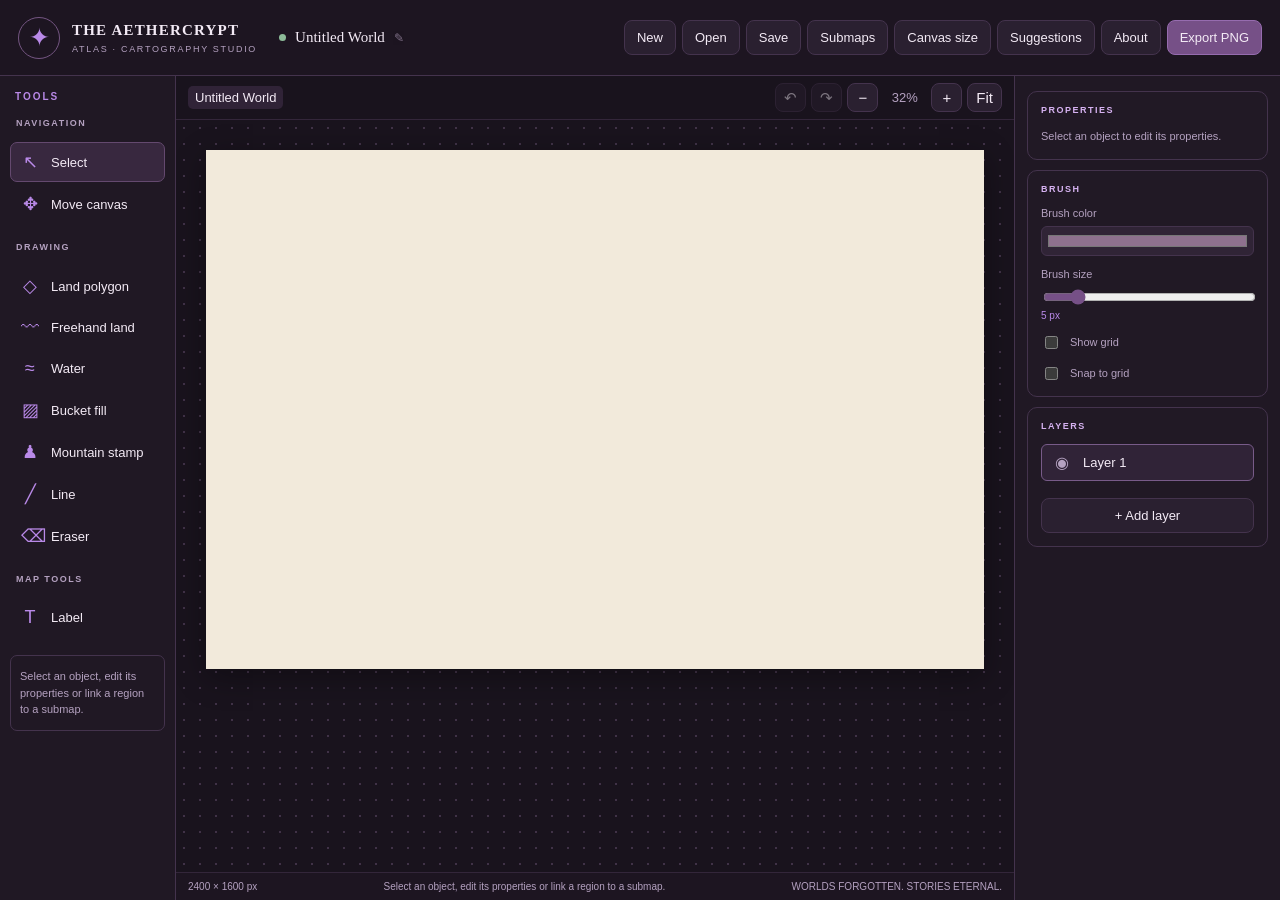
==== index.html @ f3d181b8 "Add files via upload" ====
<!DOCTYPE html>
<html lang="en">
<head>
  <link rel="icon" type="image/svg+xml" href="favicon.svg">
  <meta charset="UTF-8">
  <meta name="viewport" content="width=device-width, initial-scale=1">
  <meta name="theme-color" content="#17111b">
  <title>The Aethercrypt: Atlas</title>
  <link rel="stylesheet" href="styles.css">
</head>
<body>
<div class="app-shell">
  <header class="topbar">
    <a class="brand" href="#">
      <span class="brand-mark">✦</span>
      <span class="brand-copy">
        <strong>THE AETHERCRYPT</strong>
        <small>ATLAS · CARTOGRAPHY STUDIO</small>
      </span>
    </a>

    <button class="project-name" id="renameProjectBtn" type="button" title="Click to rename this map">
      <span class="status-dot"></span>
      <span id="projectName">Untitled World</span>
      <span class="rename-hint">✎</span>
    </button>

    <nav class="top-actions">
      <button class="btn" id="newBtn">New</button>
      <button class="btn" id="openBtn">Open</button>
      <button class="btn" id="saveBtn">Save</button>
      <button class="btn" id="submapsBtn">Submaps</button>
      <button class="btn" id="resizeBtn">Canvas size</button>
      <button class="btn" id="suggestionsBtn">Suggestions</button>
      <button class="btn" id="aboutBtn">About</button>
      <button class="btn btn-primary" id="exportBtn">Export PNG</button>
      <input id="fileInput" type="file" accept=".json,application/json" hidden>
    </nav>
  </header>

  <main class="main-layout">
    <aside class="tool-sidebar">
      <div class="sidebar-heading">TOOLS</div>

      <div class="tool-group">
        <div class="group-label">NAVIGATION</div>
        <button class="tool-btn active" data-tool="select"><span class="tool-icon">↖</span>Select</button>
        <button class="tool-btn" data-tool="pan"><span class="tool-icon">✥</span>Move canvas</button>
      </div>

      <div class="tool-group">
        <div class="group-label">DRAWING</div>
        <button class="tool-btn" data-tool="land"><span class="tool-icon">◇</span>Land polygon</button>
        <button class="tool-btn" data-tool="freehand"><span class="tool-icon">〰</span>Freehand land</button>
        <button class="tool-btn" data-tool="water"><span class="tool-icon">≈</span>Water</button>
        <button class="tool-btn" data-tool="bucket"><span class="tool-icon">▨</span>Bucket fill</button>
        <button class="tool-btn" data-tool="mountain"><span class="tool-icon">♟</span>Mountain stamp</button>
        <button class="tool-btn" data-tool="line"><span class="tool-icon">╱</span>Line</button>
        <button class="tool-btn" data-tool="eraser"><span class="tool-icon">⌫</span>Eraser</button>
      </div>

      <div class="tool-group">
        <div class="group-label">MAP TOOLS</div>
        <button class="tool-btn" data-tool="label"><span class="tool-icon">T</span>Label</button>
      </div>

      <div class="tool-tip" id="toolTip">Select a tool to begin.</div>
    </aside>

    <section class="workspace">
      <div class="workspace-top">
        <div id="breadcrumbs" class="breadcrumbs"></div>
        <div class="view-controls">
          <button id="undoBtn" class="icon-btn" title="Undo (Ctrl+Z)">↶</button>
          <button id="redoBtn" class="icon-btn" title="Redo (Ctrl+Y)">↷</button>
          <button id="zoomOutBtn" class="icon-btn" title="Zoom out">−</button>
          <span id="zoomLabel">100%</span>
          <button id="zoomInBtn" class="icon-btn" title="Zoom in">+</button>
          <button id="fitBtn" class="icon-btn" title="Fit canvas">Fit</button>
        </div>
      </div>

      <div id="canvasViewport" class="canvas-viewport">
        <div id="canvasStage" class="canvas-stage">
          <svg id="mapCanvas" xmlns="http://www.w3.org/2000/svg"
               width="2400" height="1600" viewBox="0 0 2400 1600"
               aria-label="Blank map canvas">
            <defs>
              <pattern id="gridPattern" width="40" height="40"
                       patternUnits="userSpaceOnUse">
                <path d="M40 0H0V40" fill="none"
                      stroke="#b5a6b8" stroke-width=".8" opacity=".45"/>
              </pattern>
            </defs>
            <rect id="canvasBackground" width="2400" height="1600" fill="#f2eadb"/>
            <rect id="canvasGrid" width="2400" height="1600"
                  fill="url(#gridPattern)" visibility="hidden"
                  pointer-events="none"/>
            <g id="mapObjects"></g>
            <g id="interactionOverlay" pointer-events="none"></g>
          </svg>
        </div>
      </div>

      <footer class="workspace-footer">
        <span id="canvasInfo">2400 × 1600 px</span>
        <span id="toolHint">Select a tool to begin.</span>
        <span>WORLDS FORGOTTEN. STORIES ETERNAL.</span>
      </footer>
    </section>

    <aside class="properties-sidebar">
      <section class="panel">
        <div class="panel-title">PROPERTIES</div>
        <p id="selectionMessage">Select an object to edit its properties.</p>

        <div id="objectProperties" hidden>
          <label for="objectName">Object name</label>
          <input id="objectName" type="text" placeholder="Name">

          <label for="objectColor">Object color</label>
          <input id="objectColor" type="color" value="#a1b18a">

          <div id="textProperties" hidden>
            <label for="textSize">Text size</label>
            <input id="textSize" type="range" min="10" max="120" value="28">
            <div class="range-value"><span id="textSizeLabel">28</span> px</div>
            <label class="check-row">
              <input id="textCurved" type="checkbox">
              <span>Curved text</span>
            </label>
          </div>

          <button id="createRegionSubmapBtn" class="btn full-width" hidden>
            Create submap from region
          </button>
          <button id="openRegionSubmapBtn" class="btn full-width" hidden>
            Open linked submap
          </button>
          <button id="deleteObjectBtn" class="btn btn-danger full-width">
            Delete object
          </button>
        </div>
      </section>

      <section class="panel">
        <div class="panel-title">BRUSH</div>
        <label for="brushColor">Brush color</label>
        <input id="brushColor" type="color" value="#8e718e">

        <label for="brushSize">Brush size</label>
        <input id="brushSize" type="range" min="1" max="30" value="5">
        <div class="range-value"><span id="brushSizeLabel">5</span> px</div>

        <label class="check-row">
          <input id="showGrid" type="checkbox">
          <span>Show grid</span>
        </label>
        <label class="check-row">
          <input id="snapGrid" type="checkbox">
          <span>Snap to grid</span>
        </label>
      </section>

      <section class="panel">
        <div class="panel-title">LAYERS</div>
        <div id="layerList" class="layer-list"></div>
        <button id="addLayerBtn" class="btn full-width">+ Add layer</button>
      </section>
    </aside>
  </main>
</div>

<div id="toast" class="toast" role="status" aria-live="polite"></div>

<dialog id="canvasSizeDialog" class="app-dialog">
  <form id="canvasSizeForm">
    <div class="dialog-heading">
      <div>
        <div class="eyebrow">WORKSPACE SETTINGS</div>
        <h2>Canvas dimensions</h2>
      </div>
      <button type="button" class="icon-btn" data-close="canvasSizeDialog">×</button>
    </div>
    <p>Resize the canvas without deleting your existing drawings.</p>
    <div class="form-grid">
      <div>
        <label for="canvasWidth">Width (px)</label>
        <input id="canvasWidth" type="number" min="200" max="12000" step="100" value="2400" required>
      </div>
      <div>
        <label for="canvasHeight">Height (px)</label>
        <input id="canvasHeight" type="number" min="200" max="12000" step="100" value="1600" required>
      </div>
    </div>
    <div class="dialog-actions">
      <button type="button" class="btn" data-close="canvasSizeDialog">Cancel</button>
      <button type="submit" class="btn btn-primary">Apply dimensions</button>
    </div>
  </form>
</dialog>

<dialog id="submapDialog" class="app-dialog">
  <div class="dialog-heading">
    <div>
      <div class="eyebrow">EXPLORE YOUR WORLD</div>
      <h2>Submap archive</h2>
    </div>
    <button type="button" class="icon-btn" data-close="submapDialog">×</button>
  </div>
  <p>Create independent maps for regions, kingdoms, cities, dungeons and more.</p>
  <form id="createSubmapForm" class="submap-create-form">
    <div>
      <label for="submapName">New submap name</label>
      <input id="submapName" maxlength="80" placeholder="Kingdom of Ashes" required>
    </div>
    <button class="btn btn-primary" type="submit">+ Create</button>
  </form>
  <div class="archive-heading">MAPS IN THIS PROJECT</div>
  <div id="submapList" class="submap-list"></div>
</dialog>

<dialog id="suggestionsDialog" class="app-dialog">
  <div class="dialog-heading">
    <div>
      <div class="eyebrow">HELP SHAPE THE ATLAS</div>
      <h2>Send a suggestion</h2>
    </div>
    <button type="button" class="icon-btn" data-close="suggestionsDialog">×</button>
  </div>
  <p>Have an idea, spotted a bug, or want a new cartography tool? Write it below.</p>
  <form id="suggestionForm">
    <label for="suggestionType">Category</label>
    <select id="suggestionType" class="form-control">
      <option>Feature idea</option>
      <option>Bug report</option>
      <option>Usability improvement</option>
      <option>Other</option>
    </select>
    <label for="suggestionText">Your suggestion</label>
    <textarea id="suggestionText" rows="5" maxlength="3000"
              placeholder="I would love to see..." required></textarea>
    <div class="dialog-actions">
      <button type="button" class="btn" data-close="suggestionsDialog">Cancel</button>
      <button type="submit" class="btn btn-primary">Prepare suggestion</button>
    </div>
  </form>
  <p class="suggestion-note">This prepares a message in your email app; it does not send anything automatically.</p>
</dialog>

<dialog id="aboutDialog" class="app-dialog about-dialog">
  <div class="dialog-heading">
    <div class="about-brand">
      <span class="brand-mark large">✦</span>
      <div>
        <div class="eyebrow">THE HIDDEN VAULT OF REALITIES</div>
        <h2>The Aethercrypt: Atlas</h2>
      </div>
    </div>
    <button type="button" class="icon-btn" data-close="aboutDialog">×</button>
  </div>
  <p class="about-tagline">Worlds forgotten. Stories eternal.</p>
  <p>A manual cartography studio for building worlds from a blank canvas. Draw continents by hand, design regions, organize maps into submaps, and export your creations.</p>
  <div class="about-features">
    <div><strong>01</strong><span>Draw your own geography</span></div>
    <div><strong>02</strong><span>Link submaps to regions</span></div>
    <div><strong>03</strong><span>Save and export your atlas</span></div>
  </div>
  <div class="about-version">ATLAS · EARLY DEVELOPMENT</div>
  <div class="dialog-actions">
    <button type="button" class="btn btn-primary" data-close="aboutDialog">Return to the Atlas</button>
  </div>
</dialog>

<script src="script.js"></script>
</body>
</html>
---- styles.css ----
:root {
  color-scheme: dark;
  --bg: #17111b;
  --panel: #201824;
  --border: #44334d;
  --text: #f3eaf5;
  --muted: #b4a1c0;
  --accent: #b989e8;
  --accent-dark: #765087;
}

* { box-sizing: border-box; }

html, body {
  width: 100%;
  height: 100%;
  min-height: 100%;
  margin: 0;
}

body {
  overflow: hidden;
  background: var(--bg);
  color: var(--text);
  font-family: Inter, "Segoe UI", sans-serif;
  font-size: 13px;
}

button, input { font: inherit; color: inherit; }
button { cursor: pointer; }
button:disabled { opacity: .45; cursor: not-allowed; }

button:focus-visible, input:focus-visible {
  outline: 2px solid var(--accent);
  outline-offset: 2px;
}

.app-shell {
  display: flex;
  flex-direction: column;
  width: 100%;
  height: 100dvh;
  min-height: 0;
}

.topbar {
  z-index: 5;
  display: flex;
  flex: 0 0 auto;
  align-items: center;
  flex-wrap: wrap;
  gap: 14px;
  min-height: 76px;
  padding: 12px 18px;
  background: #1d1521;
  border-bottom: 1px solid var(--border);
}

.brand {
  display: flex;
  flex: 0 0 auto;
  align-items: center;
  gap: 12px;
  color: inherit;
  text-decoration: none;
}

.brand-mark {
  display: grid;
  place-items: center;
  width: 42px;
  height: 42px;
  border: 1px solid #745582;
  border-radius: 50%;
  color: var(--accent);
  font-size: 25px;
}

.brand-mark.large {
  width: 54px;
  height: 54px;
  font-size: 31px;
}

.brand-copy {
  display: flex;
  flex-direction: column;
  gap: 5px;
  white-space: nowrap;
}

.brand-copy strong {
  font: bold 15px Georgia, serif;
  letter-spacing: 1.2px;
}

.brand-copy small {
  color: var(--muted);
  font-size: 9px;
  letter-spacing: 1.7px;
}

.project-name {
  display: flex;
  align-items: center;
  gap: 9px;
  min-width: 100px;
  max-width: 180px;
  overflow: hidden;
  text-overflow: ellipsis;
  white-space: nowrap;
  font: 15px Georgia, serif;
  border: 0;
  padding: 6px 8px;
  border-radius: 7px;
  background: transparent;
  color: var(--text);
  text-align: left;
  cursor: pointer;
}

.project-name:hover { background: #302337; }
.rename-hint { color: var(--muted); font: 12px sans-serif; opacity: .65; }
.status-dot { flex: 0 0 auto; width: 7px; height: 7px; border-radius: 50%; background: #8dbb99; }

.top-actions {
  display: flex;
  flex: 1 1 auto;
  justify-content: flex-end;
  align-items: center;
  flex-wrap: wrap;
  gap: 6px;
  min-width: 0;
}

.btn, .icon-btn {
  display: inline-flex;
  align-items: center;
  justify-content: center;
  min-height: 35px;
  padding: 8px 12px;
  border: 1px solid var(--border);
  border-radius: 8px;
  background: #2a2030;
  color: var(--text);
  transition: background .15s, border-color .15s;
}

.btn:hover, .icon-btn:hover {
  background: #392943;
  border-color: #785b89;
}

.btn-primary { background: var(--accent-dark); border-color: #966caf; }
.btn-primary:hover { background: #895fa4; }
.btn-danger { color: #ffdce2; border-color: #75404e; background: #43232d; }
.full-width { width: 100%; margin-top: 8px; }

.main-layout {
  display: grid;
  grid-template-columns: 176px minmax(0, 1fr) 266px;
  flex: 1 1 auto;
  min-width: 0;
  min-height: 0;
  overflow: hidden;
}

.tool-sidebar, .properties-sidebar {
  min-width: 0;
  min-height: 0;
  overflow-y: auto;
  padding: 15px 10px;
  background: var(--panel);
  scrollbar-color: #57435f #201824;
}

.tool-sidebar { border-right: 1px solid var(--border); }
.properties-sidebar { border-left: 1px solid var(--border); padding: 15px 12px; }

.sidebar-heading {
  padding: 0 5px 16px;
  color: var(--accent);
  font-size: 10px;
  font-weight: 700;
  letter-spacing: 2px;
}

.tool-group { margin-bottom: 18px; }

.group-label, .panel-title, .eyebrow, .archive-heading {
  margin: 0 0 9px;
  color: var(--muted);
  font-size: 9px;
  font-weight: 700;
  letter-spacing: 1.5px;
}

.group-label { padding: 0 6px 5px; }

.tool-btn {
  display: flex;
  align-items: center;
  gap: 12px;
  width: 100%;
  min-height: 39px;
  margin: 2px 0;
  padding: 8px 10px;
  border: 1px solid transparent;
  border-radius: 7px;
  background: transparent;
  text-align: left;
}

.tool-btn:hover { background: #302336; }
.tool-btn.active { border-color: #64496f; background: #38283f; }

.tool-icon {
  display: inline-grid;
  place-items: center;
  width: 18px;
  color: var(--accent);
  font-size: 18px;
}

.tool-tip {
  margin-top: 8px;
  padding: 12px 9px;
  border: 1px solid var(--border);
  border-radius: 7px;
  color: var(--muted);
  font-size: 11px;
  line-height: 1.5;
}

.workspace {
  display: flex;
  flex-direction: column;
  min-width: 0;
  min-height: 0;
  overflow: hidden;
  background: #19131d;
}

.workspace-top {
  display: flex;
  flex: 0 0 auto;
  align-items: center;
  justify-content: space-between;
  gap: 12px;
  min-height: 44px;
  padding: 5px 12px;
  border-bottom: 1px solid #33263a;
}

.breadcrumbs {
  display: flex;
  align-items: center;
  gap: 6px;
  min-width: 0;
  overflow-x: auto;
  color: var(--muted);
  white-space: nowrap;
}

.breadcrumb-btn {
  padding: 4px 7px;
  border: 0;
  border-radius: 5px;
  background: transparent;
  color: var(--muted);
}

.breadcrumb-btn:hover, .breadcrumb-btn.current {
  background: #302337;
  color: var(--text);
}

.breadcrumb-separator { color: #786582; }

.view-controls {
  display: flex;
  flex: 0 0 auto;
  align-items: center;
  gap: 5px;
}

.icon-btn {
  min-width: 31px;
  min-height: 29px;
  padding: 4px 8px;
  font-size: 15px;
}

#zoomLabel {
  min-width: 43px;
  color: var(--muted);
  text-align: center;
  font-variant-numeric: tabular-nums;
}

.canvas-viewport {
  position: relative;
  flex: 1 1 auto;
  min-width: 0;
  min-height: 0;
  overflow: auto;
  background-color: #19131d;
  background-image: radial-gradient(#403247 .8px, transparent .8px);
  background-size: 16px 16px;
  scrollbar-color: #57435f #201824;
}

.canvas-stage {
  display: flex;
  align-items: flex-start;
  justify-content: flex-start;
  width: max-content;
  min-width: 100%;
  min-height: 100%;
  padding: 30px;
}

#mapCanvas {
  display: block;
  flex: 0 0 auto;
  max-width: none;
  background: #f2eadb;
  box-shadow: 0 8px 30px #00000055;
  touch-action: none;
  user-select: none;
  transform-origin: top left;
}

#mapCanvas[data-tool="pan"] { cursor: grab; }
#mapCanvas[data-tool="pan"]:active { cursor: grabbing; }

#mapCanvas[data-tool="land"],
#mapCanvas[data-tool="freehand"],
#mapCanvas[data-tool="water"],
#mapCanvas[data-tool="line"],
#mapCanvas[data-tool="bucket"],
#mapCanvas[data-tool="mountain"] {
  cursor: crosshair;
}

#mapCanvas[data-tool="label"] { cursor: text; }
#mapCanvas[data-tool="eraser"] { cursor: cell; }

#mapCanvas [data-object-id] { cursor: grab; }
#mapCanvas [data-object-id]:active { cursor: grabbing; }
#mapCanvas .selected-object { filter: drop-shadow(0 0 3px #a253d7); }

.workspace-footer {
  display: flex;
  flex: 0 0 auto;
  justify-content: space-between;
  align-items: center;
  gap: 10px;
  min-height: 28px;
  padding: 5px 12px;
  border-top: 1px solid #33263a;
  background: #1d1521;
  color: var(--muted);
  font-size: 10px;
}

.panel {
  margin-bottom: 10px;
  padding: 13px;
  border: 1px solid var(--border);
  border-radius: 10px;
  background: #211925;
}

.panel-title { margin-bottom: 13px; color: #d6b2f1; }
.panel p { margin: 0; color: var(--muted); font-size: 11px; line-height: 1.6; }

label {
  display: block;
  margin: 12px 0 7px;
  color: var(--muted);
  font-size: 11px;
}

input[type="text"], input[type="number"], textarea, select.form-control {
  width: 100%;
  min-width: 0;
  padding: 10px;
  border: 1px solid var(--border);
  border-radius: 7px;
  background: #17111b;
  color: var(--text);
}

input[type="color"] {
  display: block;
  width: 100%;
  height: 30px;
  padding: 4px;
  border: 1px solid var(--border);
  border-radius: 6px;
  background: #302436;
  cursor: pointer;
}

input[type="range"] {
  width: 100%;
  accent-color: var(--accent-dark);
  cursor: pointer;
}

.range-value { margin-top: 2px; color: var(--accent); font-size: 10px; }

.check-row {
  display: flex;
  align-items: center;
  gap: 9px;
  margin: 12px 0 0;
  cursor: pointer;
}

.check-row input { accent-color: var(--accent-dark); }

.layer-list {
  display: flex;
  flex-direction: column;
  gap: 5px;
  margin-bottom: 9px;
}

.layer-row {
  display: flex;
  align-items: center;
  gap: 6px;
  padding: 7px;
  border: 1px solid transparent;
  border-radius: 6px;
  background: #19131d;
}

.layer-row.active { border-color: #785b89; background: #302337; }

.layer-select {
  flex: 1;
  min-width: 0;
  overflow: hidden;
  border: 0;
  background: transparent;
  text-align: left;
  text-overflow: ellipsis;
  white-space: nowrap;
}

.layer-visibility {
  width: 22px;
  border: 0;
  background: transparent;
  color: var(--muted);
  font-size: 16px;
}

.toast {
  position: fixed;
  z-index: 30;
  right: 20px;
  bottom: 20px;
  max-width: min(380px, calc(100vw - 40px));
  padding: 12px 16px;
  border: 1px solid #765087;
  border-radius: 9px;
  background: #2a2030;
  box-shadow: 0 6px 25px #00000045;
  opacity: 0;
  pointer-events: none;
  transform: translateY(8px);
  transition: opacity .2s, transform .2s;
}

.toast.visible { opacity: 1; transform: translateY(0); }

.app-dialog {
  width: min(500px, calc(100vw - 30px));
  max-height: 85dvh;
  overflow-y: auto;
  padding: 23px;
  border: 1px solid #5c4269;
  border-radius: 14px;
  background: #211925;
  color: var(--text);
  box-shadow: 0 25px 100px #00000080;
}

.app-dialog::backdrop {
  background: #0c0710c9;
  backdrop-filter: blur(4px);
}

.dialog-heading {
  display: flex;
  align-items: flex-start;
  justify-content: space-between;
  gap: 15px;
  margin-bottom: 13px;
}

.dialog-heading h2 { margin: 4px 0 0; font: 500 22px Georgia, serif; }
.app-dialog > p, .app-dialog form > p { color: var(--muted); font-size: 12px; line-height: 1.7; }

.form-grid {
  display: grid;
  grid-template-columns: 1fr 1fr;
  gap: 14px;
}

.dialog-actions {
  display: flex;
  justify-content: flex-end;
  flex-wrap: wrap;
  gap: 8px;
  margin-top: 22px;
}

.submap-create-form {
  display: grid;
  grid-template-columns: minmax(0, 1fr) auto;
  align-items: end;
  gap: 10px;
  margin: 18px 0 22px;
}

.submap-create-form label { margin-top: 0; }

.archive-heading {
  padding-top: 14px;
  border-top: 1px solid var(--border);
}

.submap-list {
  display: flex;
  flex-direction: column;
  gap: 8px;
  max-height: 300px;
  overflow-y: auto;
}

.submap-entry {
  display: flex;
  align-items: center;
  gap: 8px;
  padding: 10px;
  border: 1px solid var(--border);
  border-radius: 8px;
  background: #19131d;
}

.submap-entry.current { border-color: var(--accent-dark); background: #302337; }
.submap-entry-main { flex: 1; min-width: 0; }

.submap-entry-name {
  overflow: hidden;
  text-overflow: ellipsis;
  white-space: nowrap;
  font-weight: 600;
}

.submap-entry-meta { margin-top: 4px; color: var(--muted); font-size: 10px; }

.submap-entry button {
  flex: 0 0 auto;
  padding: 7px;
  border: 1px solid var(--border);
  border-radius: 6px;
  background: #302337;
}

.submap-empty { padding: 18px 10px; color: var(--muted); text-align: center; line-height: 1.6; }

.about-dialog { width: min(560px, calc(100vw - 30px)); }
.about-brand { display: flex; align-items: center; gap: 13px; }
.about-brand h2 { font-size: 20px; }

.about-tagline {
  color: #d5aaf0 !important;
  font: italic 15px Georgia, serif !important;
}

.about-features {
  display: flex;
  flex-direction: column;
  gap: 9px;
  margin-top: 20px;
}

.about-features > div {
  display: flex;
  align-items: center;
  gap: 12px;
  padding: 11px;
  border: 1px solid var(--border);
  border-radius: 8px;
  background: #19131d;
}

.about-features strong { color: var(--accent); }

.about-version {
  margin-top: 20px;
  color: var(--muted);
  font-size: 9px;
  letter-spacing: 1.6px;
}

textarea, select.form-control {
  width: 100%;
  min-width: 0;
  padding: 10px;
  border: 1px solid var(--border);
  border-radius: 7px;
  background: #17111b;
  color: var(--text);
  resize: vertical;
}

textarea:focus-visible, select.form-control:focus-visible {
  outline: 2px solid var(--accent);
  outline-offset: 2px;
}

.suggestion-note { margin-top: 12px; font-size: 10px !important; }

@media (max-width: 1100px) {
  .top-actions { flex-basis: 100%; justify-content: flex-start; }
  .main-layout { grid-template-columns: 155px minmax(0, 1fr) 230px; }
}

@media (max-width: 760px) {
  .topbar { gap: 10px; padding: 10px; }
  .brand-copy strong { font-size: 12px; }
  .top-actions .btn { min-height: 32px; padding: 7px 9px; font-size: 11px; }

  .main-layout {
    grid-template-columns: 120px minmax(0, 1fr);
    grid-template-rows: minmax(280px, 1fr) auto;
  }

  .workspace { grid-column: 1 / -1; grid-row: 1; min-height: 280px; }
  .tool-sidebar { grid-column: 1; grid-row: 2; }
  .properties-sidebar { grid-column: 2; grid-row: 2; }
  .workspace-footer span:last-child { display: none; }
}

@media (max-width: 420px) {
  .main-layout { grid-template-columns: 105px minmax(0, 1fr); }
  .tool-sidebar, .properties-sidebar { padding: 8px 6px; }
  .panel { padding: 9px; }
  .workspace-top { flex-wrap: wrap; }
  .form-grid { grid-template-columns: 1fr; }
}
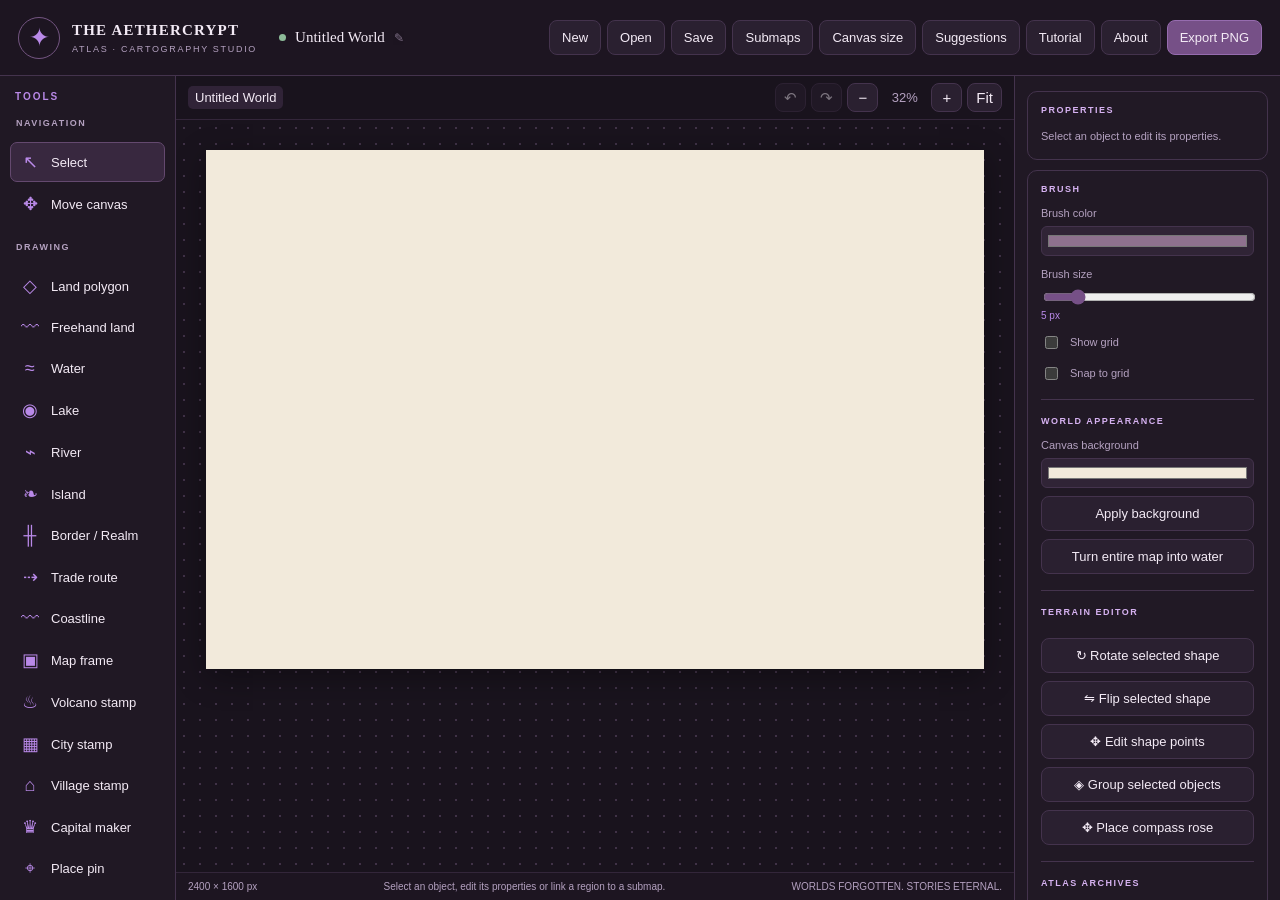
==== commit 2b93bd1f: "Add files via upload" ====
--- a/index.html
+++ b/index.html
@@ -1,277 +1,315 @@
-<!DOCTYPE html>
-<html lang="en">
-<head>
-  <link rel="icon" type="image/svg+xml" href="favicon.svg">
-  <meta charset="UTF-8">
-  <meta name="viewport" content="width=device-width, initial-scale=1">
-  <meta name="theme-color" content="#17111b">
-  <title>The Aethercrypt: Atlas</title>
-  <link rel="stylesheet" href="styles.css">
-</head>
-<body>
-<div class="app-shell">
-  <header class="topbar">
-    <a class="brand" href="#">
-      <span class="brand-mark">✦</span>
-      <span class="brand-copy">
-        <strong>THE AETHERCRYPT</strong>
-        <small>ATLAS · CARTOGRAPHY STUDIO</small>
-      </span>
-    </a>
-
-    <button class="project-name" id="renameProjectBtn" type="button" title="Click to rename this map">
-      <span class="status-dot"></span>
-      <span id="projectName">Untitled World</span>
-      <span class="rename-hint">✎</span>
-    </button>
-
-    <nav class="top-actions">
-      <button class="btn" id="newBtn">New</button>
-      <button class="btn" id="openBtn">Open</button>
-      <button class="btn" id="saveBtn">Save</button>
-      <button class="btn" id="submapsBtn">Submaps</button>
-      <button class="btn" id="resizeBtn">Canvas size</button>
-      <button class="btn" id="suggestionsBtn">Suggestions</button>
-      <button class="btn" id="aboutBtn">About</button>
-      <button class="btn btn-primary" id="exportBtn">Export PNG</button>
-      <input id="fileInput" type="file" accept=".json,application/json" hidden>
-    </nav>
-  </header>
-
-  <main class="main-layout">
-    <aside class="tool-sidebar">
-      <div class="sidebar-heading">TOOLS</div>
-
-      <div class="tool-group">
-        <div class="group-label">NAVIGATION</div>
-        <button class="tool-btn active" data-tool="select"><span class="tool-icon">↖</span>Select</button>
-        <button class="tool-btn" data-tool="pan"><span class="tool-icon">✥</span>Move canvas</button>
-      </div>
-
-      <div class="tool-group">
-        <div class="group-label">DRAWING</div>
-        <button class="tool-btn" data-tool="land"><span class="tool-icon">◇</span>Land polygon</button>
-        <button class="tool-btn" data-tool="freehand"><span class="tool-icon">〰</span>Freehand land</button>
-        <button class="tool-btn" data-tool="water"><span class="tool-icon">≈</span>Water</button>
-        <button class="tool-btn" data-tool="bucket"><span class="tool-icon">▨</span>Bucket fill</button>
-        <button class="tool-btn" data-tool="mountain"><span class="tool-icon">♟</span>Mountain stamp</button>
-        <button class="tool-btn" data-tool="line"><span class="tool-icon">╱</span>Line</button>
-        <button class="tool-btn" data-tool="eraser"><span class="tool-icon">⌫</span>Eraser</button>
-      </div>
-
-      <div class="tool-group">
-        <div class="group-label">MAP TOOLS</div>
-        <button class="tool-btn" data-tool="label"><span class="tool-icon">T</span>Label</button>
-      </div>
-
-      <div class="tool-tip" id="toolTip">Select a tool to begin.</div>
-    </aside>
-
-    <section class="workspace">
-      <div class="workspace-top">
-        <div id="breadcrumbs" class="breadcrumbs"></div>
-        <div class="view-controls">
-          <button id="undoBtn" class="icon-btn" title="Undo (Ctrl+Z)">↶</button>
-          <button id="redoBtn" class="icon-btn" title="Redo (Ctrl+Y)">↷</button>
-          <button id="zoomOutBtn" class="icon-btn" title="Zoom out">−</button>
-          <span id="zoomLabel">100%</span>
-          <button id="zoomInBtn" class="icon-btn" title="Zoom in">+</button>
-          <button id="fitBtn" class="icon-btn" title="Fit canvas">Fit</button>
-        </div>
-      </div>
-
-      <div id="canvasViewport" class="canvas-viewport">
-        <div id="canvasStage" class="canvas-stage">
-          <svg id="mapCanvas" xmlns="http://www.w3.org/2000/svg"
-               width="2400" height="1600" viewBox="0 0 2400 1600"
-               aria-label="Blank map canvas">
-            <defs>
-              <pattern id="gridPattern" width="40" height="40"
-                       patternUnits="userSpaceOnUse">
-                <path d="M40 0H0V40" fill="none"
-                      stroke="#b5a6b8" stroke-width=".8" opacity=".45"/>
-              </pattern>
-            </defs>
-            <rect id="canvasBackground" width="2400" height="1600" fill="#f2eadb"/>
-            <rect id="canvasGrid" width="2400" height="1600"
-                  fill="url(#gridPattern)" visibility="hidden"
-                  pointer-events="none"/>
-            <g id="mapObjects"></g>
-            <g id="interactionOverlay" pointer-events="none"></g>
-          </svg>
-        </div>
-      </div>
-
-      <footer class="workspace-footer">
-        <span id="canvasInfo">2400 × 1600 px</span>
-        <span id="toolHint">Select a tool to begin.</span>
-        <span>WORLDS FORGOTTEN. STORIES ETERNAL.</span>
-      </footer>
-    </section>
-
-    <aside class="properties-sidebar">
-      <section class="panel">
-        <div class="panel-title">PROPERTIES</div>
-        <p id="selectionMessage">Select an object to edit its properties.</p>
-
-        <div id="objectProperties" hidden>
-          <label for="objectName">Object name</label>
-          <input id="objectName" type="text" placeholder="Name">
-
-          <label for="objectColor">Object color</label>
-          <input id="objectColor" type="color" value="#a1b18a">
-
-          <div id="textProperties" hidden>
-            <label for="textSize">Text size</label>
-            <input id="textSize" type="range" min="10" max="120" value="28">
-            <div class="range-value"><span id="textSizeLabel">28</span> px</div>
-            <label class="check-row">
-              <input id="textCurved" type="checkbox">
-              <span>Curved text</span>
-            </label>
-          </div>
-
-          <button id="createRegionSubmapBtn" class="btn full-width" hidden>
-            Create submap from region
-          </button>
-          <button id="openRegionSubmapBtn" class="btn full-width" hidden>
-            Open linked submap
-          </button>
-          <button id="deleteObjectBtn" class="btn btn-danger full-width">
-            Delete object
-          </button>
-        </div>
-      </section>
-
-      <section class="panel">
-        <div class="panel-title">BRUSH</div>
-        <label for="brushColor">Brush color</label>
-        <input id="brushColor" type="color" value="#8e718e">
-
-        <label for="brushSize">Brush size</label>
-        <input id="brushSize" type="range" min="1" max="30" value="5">
-        <div class="range-value"><span id="brushSizeLabel">5</span> px</div>
-
-        <label class="check-row">
-          <input id="showGrid" type="checkbox">
-          <span>Show grid</span>
-        </label>
-        <label class="check-row">
-          <input id="snapGrid" type="checkbox">
-          <span>Snap to grid</span>
-        </label>
-      </section>
-
-      <section class="panel">
-        <div class="panel-title">LAYERS</div>
-        <div id="layerList" class="layer-list"></div>
-        <button id="addLayerBtn" class="btn full-width">+ Add layer</button>
-      </section>
-    </aside>
-  </main>
-</div>
-
-<div id="toast" class="toast" role="status" aria-live="polite"></div>
-
-<dialog id="canvasSizeDialog" class="app-dialog">
-  <form id="canvasSizeForm">
-    <div class="dialog-heading">
-      <div>
-        <div class="eyebrow">WORKSPACE SETTINGS</div>
-        <h2>Canvas dimensions</h2>
-      </div>
-      <button type="button" class="icon-btn" data-close="canvasSizeDialog">×</button>
-    </div>
-    <p>Resize the canvas without deleting your existing drawings.</p>
-    <div class="form-grid">
-      <div>
-        <label for="canvasWidth">Width (px)</label>
-        <input id="canvasWidth" type="number" min="200" max="12000" step="100" value="2400" required>
-      </div>
-      <div>
-        <label for="canvasHeight">Height (px)</label>
-        <input id="canvasHeight" type="number" min="200" max="12000" step="100" value="1600" required>
-      </div>
-    </div>
-    <div class="dialog-actions">
-      <button type="button" class="btn" data-close="canvasSizeDialog">Cancel</button>
-      <button type="submit" class="btn btn-primary">Apply dimensions</button>
-    </div>
-  </form>
-</dialog>
-
-<dialog id="submapDialog" class="app-dialog">
-  <div class="dialog-heading">
-    <div>
-      <div class="eyebrow">EXPLORE YOUR WORLD</div>
-      <h2>Submap archive</h2>
-    </div>
-    <button type="button" class="icon-btn" data-close="submapDialog">×</button>
-  </div>
-  <p>Create independent maps for regions, kingdoms, cities, dungeons and more.</p>
-  <form id="createSubmapForm" class="submap-create-form">
-    <div>
-      <label for="submapName">New submap name</label>
-      <input id="submapName" maxlength="80" placeholder="Kingdom of Ashes" required>
-    </div>
-    <button class="btn btn-primary" type="submit">+ Create</button>
-  </form>
-  <div class="archive-heading">MAPS IN THIS PROJECT</div>
-  <div id="submapList" class="submap-list"></div>
-</dialog>
-
-<dialog id="suggestionsDialog" class="app-dialog">
-  <div class="dialog-heading">
-    <div>
-      <div class="eyebrow">HELP SHAPE THE ATLAS</div>
-      <h2>Send a suggestion</h2>
-    </div>
-    <button type="button" class="icon-btn" data-close="suggestionsDialog">×</button>
-  </div>
-  <p>Have an idea, spotted a bug, or want a new cartography tool? Write it below.</p>
-  <form id="suggestionForm">
-    <label for="suggestionType">Category</label>
-    <select id="suggestionType" class="form-control">
-      <option>Feature idea</option>
-      <option>Bug report</option>
-      <option>Usability improvement</option>
-      <option>Other</option>
-    </select>
-    <label for="suggestionText">Your suggestion</label>
-    <textarea id="suggestionText" rows="5" maxlength="3000"
-              placeholder="I would love to see..." required></textarea>
-    <div class="dialog-actions">
-      <button type="button" class="btn" data-close="suggestionsDialog">Cancel</button>
-      <button type="submit" class="btn btn-primary">Prepare suggestion</button>
-    </div>
-  </form>
-  <p class="suggestion-note">This prepares a message in your email app; it does not send anything automatically.</p>
-</dialog>
-
-<dialog id="aboutDialog" class="app-dialog about-dialog">
-  <div class="dialog-heading">
-    <div class="about-brand">
-      <span class="brand-mark large">✦</span>
-      <div>
-        <div class="eyebrow">THE HIDDEN VAULT OF REALITIES</div>
-        <h2>The Aethercrypt: Atlas</h2>
-      </div>
-    </div>
-    <button type="button" class="icon-btn" data-close="aboutDialog">×</button>
-  </div>
-  <p class="about-tagline">Worlds forgotten. Stories eternal.</p>
-  <p>A manual cartography studio for building worlds from a blank canvas. Draw continents by hand, design regions, organize maps into submaps, and export your creations.</p>
-  <div class="about-features">
-    <div><strong>01</strong><span>Draw your own geography</span></div>
-    <div><strong>02</strong><span>Link submaps to regions</span></div>
-    <div><strong>03</strong><span>Save and export your atlas</span></div>
-  </div>
-  <div class="about-version">ATLAS · EARLY DEVELOPMENT</div>
-  <div class="dialog-actions">
-    <button type="button" class="btn btn-primary" data-close="aboutDialog">Return to the Atlas</button>
-  </div>
-</dialog>
-
-<script src="script.js"></script>
-</body>
-</html>+
+<!DOCTYPE html>
+<html lang="en">
+<head>
+  <link rel="icon" type="image/svg+xml" href="favicon.svg">
+  <meta charset="UTF-8">
+  <meta name="viewport" content="width=device-width, initial-scale=1">
+  <meta name="theme-color" content="#17111b">
+  <title>The Aethercrypt: Atlas</title>
+  <link rel="stylesheet" href="styles.css">
+</head>
+<body>
+<div class="app-shell">
+  <header class="topbar">
+    <a class="brand" href="#">
+      <span class="brand-mark">✦</span>
+      <span class="brand-copy">
+        <strong>THE AETHERCRYPT</strong>
+        <small>ATLAS · CARTOGRAPHY STUDIO</small>
+      </span>
+    </a>
+
+    <button class="project-name" id="renameProjectBtn" type="button" title="Click to rename this map">
+      <span class="status-dot"></span>
+      <span id="projectName">Untitled World</span>
+      <span class="rename-hint">✎</span>
+    </button>
+
+    <nav class="top-actions">
+      <button class="btn" id="newBtn">New</button>
+      <button class="btn" id="openBtn">Open</button>
+      <button class="btn" id="saveBtn">Save</button>
+      <button class="btn" id="submapsBtn">Submaps</button>
+      <button class="btn" id="resizeBtn">Canvas size</button>
+      <button class="btn" id="suggestionsBtn">Suggestions</button>
+      <button class="btn" id="tutorialBtn">Tutorial</button>
+      <button class="btn" id="aboutBtn">About</button>
+      <button class="btn btn-primary" id="exportBtn">Export PNG</button>
+      <input id="fileInput" type="file" accept=".json,application/json" hidden>
+    </nav>
+  </header>
+
+  <main class="main-layout">
+    <aside class="tool-sidebar">
+      <div class="sidebar-heading">TOOLS</div>
+
+      <div class="tool-group">
+        <div class="group-label">NAVIGATION</div>
+        <button class="tool-btn active" data-tool="select"><span class="tool-icon">↖</span>Select</button>
+        <button class="tool-btn" data-tool="pan"><span class="tool-icon">✥</span>Move canvas</button>
+      </div>
+
+      <div class="tool-group">
+        <div class="group-label">DRAWING</div>
+        <button class="tool-btn" data-tool="land"><span class="tool-icon">◇</span>Land polygon</button>
+        <button class="tool-btn" data-tool="freehand"><span class="tool-icon">〰</span>Freehand land</button>
+        <button class="tool-btn" data-tool="water"><span class="tool-icon">≈</span>Water</button>
+        <button class="tool-btn" data-tool="lake"><span class="tool-icon">◉</span>Lake</button>
+        <button class="tool-btn" data-tool="river"><span class="tool-icon">⌁</span>River</button>
+        <button class="tool-btn" data-tool="island"><span class="tool-icon">❧</span>Island</button>
+        <button class="tool-btn" data-tool="border"><span class="tool-icon">╫</span>Border / Realm</button>
+        <button class="tool-btn" data-tool="trade"><span class="tool-icon">⇢</span>Trade route</button>
+        <button class="tool-btn" data-tool="coast"><span class="tool-icon">〰</span>Coastline</button>
+        <button class="tool-btn" data-tool="frame"><span class="tool-icon">▣</span>Map frame</button>
+        <button class="tool-btn" data-tool="volcano"><span class="tool-icon">♨</span>Volcano stamp</button>
+        <button class="tool-btn" data-tool="city"><span class="tool-icon">▦</span>City stamp</button>
+        <button class="tool-btn" data-tool="village"><span class="tool-icon">⌂</span>Village stamp</button>
+        <button class="tool-btn" data-tool="capital"><span class="tool-icon">♛</span>Capital maker</button>
+        <button class="tool-btn" data-tool="pin"><span class="tool-icon">⌖</span>Place pin</button>
+        <button class="tool-btn" data-tool="bucket"><span class="tool-icon">▨</span>Bucket fill</button>
+        <button class="tool-btn" data-tool="mountain"><span class="tool-icon">♟</span>Mountain stamp</button>
+        <button class="tool-btn" data-tool="line"><span class="tool-icon">╱</span>Line</button>
+        <button class="tool-btn" data-tool="eraser"><span class="tool-icon">⌫</span>Eraser</button>
+      </div>
+
+      <div class="tool-group">
+        <div class="group-label">MAP TOOLS</div>
+        <button class="tool-btn" data-tool="label"><span class="tool-icon">T</span>Label</button>
+      </div>
+
+      <div class="tool-group tool-options-panel">
+        <div class="group-label">TOOL OPTIONS</div>
+        <label for="drawMode">Drawing method</label>
+        <select id="drawMode" class="form-control"><option value="points">Point by point</option><option value="manual">Manual / freehand</option></select>
+        <p class="small-help">Choose a tool, then select how you want to draw it.</p>
+        <label for="pinGroupSelect">Pin category</label>
+        <select id="pinGroupSelect" class="form-control"><option>Settlements</option><option>Landmarks</option><option>Danger zones</option><option>Custom</option></select>
+        <button id="managePinGroupsBtn" class="btn full-width">Manage pin groups</button>
+      </div>
+      <div class="tool-tip" id="toolTip">Select a tool to begin.</div>
+    </aside>
+
+    <section class="workspace">
+      <div class="workspace-top">
+        <div id="breadcrumbs" class="breadcrumbs"></div>
+        <div class="view-controls">
+          <button id="undoBtn" class="icon-btn" title="Undo (Ctrl+Z)">↶</button>
+          <button id="redoBtn" class="icon-btn" title="Redo (Ctrl+Y)">↷</button>
+          <button id="zoomOutBtn" class="icon-btn" title="Zoom out">−</button>
+          <span id="zoomLabel">100%</span>
+          <button id="zoomInBtn" class="icon-btn" title="Zoom in">+</button>
+          <button id="fitBtn" class="icon-btn" title="Fit canvas">Fit</button>
+        </div>
+      </div>
+
+      <div id="canvasViewport" class="canvas-viewport">
+        <div id="canvasStage" class="canvas-stage">
+          <svg id="mapCanvas" xmlns="http://www.w3.org/2000/svg"
+               width="2400" height="1600" viewBox="0 0 2400 1600"
+               aria-label="Blank map canvas">
+            <defs>
+              <pattern id="gridPattern" width="40" height="40"
+                       patternUnits="userSpaceOnUse">
+                <path d="M40 0H0V40" fill="none"
+                      stroke="#b5a6b8" stroke-width=".8" opacity=".45"/>
+              </pattern>
+            </defs>
+            <rect id="canvasBackground" width="2400" height="1600" fill="#f2eadb"/>
+            <rect id="canvasGrid" width="2400" height="1600"
+                  fill="url(#gridPattern)" visibility="hidden"
+                  pointer-events="none"/>
+            <g id="mapObjects"></g>
+            <g id="mapDecorations"></g>
+            <g id="interactionOverlay" pointer-events="none"></g>
+          </svg>
+        </div>
+      </div>
+
+      <footer class="workspace-footer">
+        <span id="canvasInfo">2400 × 1600 px</span>
+        <span id="toolHint">Select a tool to begin.</span>
+        <span>WORLDS FORGOTTEN. STORIES ETERNAL.</span>
+      </footer>
+    </section>
+
+    <aside class="properties-sidebar">
+      <section class="panel">
+        <div class="panel-title">PROPERTIES</div>
+        <p id="selectionMessage">Select an object to edit its properties.</p>
+
+        <div id="objectProperties" hidden>
+          <label for="objectName">Object name</label>
+          <input id="objectName" type="text" placeholder="Name">
+
+          <label for="objectColor">Object color</label>
+          <input id="objectColor" type="color" value="#a1b18a">
+          <div id="textProperties" hidden>
+            <label for="textSize">Text size</label>
+            <input id="textSize" type="range" min="10" max="120" value="28">
+            <div class="range-value"><span id="textSizeLabel">28</span> px</div>
+            <label class="check-row"><input id="textCurved" type="checkbox"><span>Curved text</span></label>
+            <label for="textFont">Font family</label>
+            <select id="textFont" class="form-control">
+              <option value="Georgia, serif">Georgia</option>
+              <option value="Arial, sans-serif">Arial</option>
+              <option value="Verdana, sans-serif">Verdana</option>
+              <option value="'Times New Roman', serif">Times New Roman</option>
+              <option value="'Courier New', monospace">Courier New</option>
+              <option value="cursive">Cursive</option>
+            </select>
+            <label for="textSpacing">Letter spacing</label>
+            <input id="textSpacing" type="range" min="-2" max="20" step="0.5" value="0">
+            <div class="range-value"><span id="textSpacingLabel">0</span> px</div>
+            <div id="curveOptions" hidden>
+              <label for="curveSize">Curve size</label>
+              <input id="curveSize" type="range" min="10" max="300" value="70">
+              <div class="range-value"><span id="curveSizeLabel">70</span> px</div>
+            </div>
+          </div>
+
+          <button id="createRegionSubmapBtn" class="btn full-width" hidden>
+            Create submap from region
+          </button>
+          <button id="openRegionSubmapBtn" class="btn full-width" hidden>
+            Open linked submap
+          </button>
+          <button id="deleteObjectBtn" class="btn btn-danger full-width">
+            Delete object
+          </button>
+        </div>
+      </section>
+
+      <section class="panel">
+        <div class="panel-title">BRUSH</div>
+        <label for="brushColor">Brush color</label>
+        <input id="brushColor" type="color" value="#8e718e">
+
+        <label for="brushSize">Brush size</label>
+        <input id="brushSize" type="range" min="1" max="30" value="5">
+        <div class="range-value"><span id="brushSizeLabel">5</span> px</div>
+
+        <label class="check-row">
+          <input id="showGrid" type="checkbox">
+          <span>Show grid</span>
+        </label>
+        <label class="check-row">
+          <input id="snapGrid" type="checkbox">
+          <span>Snap to grid</span>
+        </label>
+        <div class="feature-divider"></div>
+        <div class="panel-title">WORLD APPEARANCE</div>
+        <label for="backgroundColor">Canvas background</label>
+        <input id="backgroundColor" type="color" value="#f2eadb">
+        <button id="applyBackgroundBtn" class="btn full-width">Apply background</button>
+        <button id="makeOceanBtn" class="btn full-width">Turn entire map into water</button>
+        <div class="feature-divider"></div>
+        <div class="panel-title">TERRAIN EDITOR</div>
+        <button id="rotateLandBtn" class="btn full-width">↻ Rotate selected shape</button>
+        <button id="flipLandBtn" class="btn full-width">⇋ Flip selected shape</button>
+        <button id="editPointsBtn" class="btn full-width">✥ Edit shape points</button>
+        <button id="groupObjectsBtn" class="btn full-width">◈ Group selected objects</button>
+        <button id="compassToolBtn" class="btn full-width">✥ Place compass rose</button>
+        <div class="feature-divider"></div>
+        <div class="panel-title">ATLAS ARCHIVES</div>
+        <button id="legendBtn" class="btn full-width">✧ Custom legend</button>
+        <button id="privateNotesBtn" class="btn full-width">✎ Private notes</button>
+        <button id="timelineBtn" class="btn full-width">◷ Timeline mapper</button>
+        <button id="layerGroupBtn" class="btn full-width">▤ Layer groups</button>
+      </section>
+
+      <section class="panel">
+        <div class="panel-title">LAYERS</div>
+        <div id="layerList" class="layer-list"></div>
+        <div class="layer-order-actions"><button id="layerUpBtn" class="btn">↑</button><button id="layerDownBtn" class="btn">↓</button><button id="renameLayerGroupBtn" class="btn">Group</button></div>
+        <button id="addLayerBtn" class="btn full-width">+ Add layer</button>
+      </section>
+    </aside>
+  </main>
+</div>
+
+<div id="toast" class="toast" role="status" aria-live="polite"></div>
+
+<dialog id="canvasSizeDialog" class="app-dialog">
+  <form id="canvasSizeForm">
+    <div class="dialog-heading">
+      <div><div class="eyebrow">WORKSPACE SETTINGS</div><h2>Canvas dimensions</h2></div>
+      <button type="button" class="icon-btn" data-close="canvasSizeDialog">×</button>
+    </div>
+    <p>Resize the canvas without deleting your existing drawings.</p>
+    <div class="form-grid">
+      <div><label for="canvasWidth">Width (px)</label><input id="canvasWidth" type="number" min="200" max="12000" step="100" value="2400" required></div>
+      <div><label for="canvasHeight">Height (px)</label><input id="canvasHeight" type="number" min="200" max="12000" step="100" value="1600" required></div>
+    </div>
+    <div class="dialog-actions">
+      <button type="button" class="btn" data-close="canvasSizeDialog">Cancel</button>
+      <button type="submit" class="btn btn-primary">Apply dimensions</button>
+    </div>
+  </form>
+</dialog>
+
+<dialog id="submapDialog" class="app-dialog">
+  <div class="dialog-heading">
+    <div><div class="eyebrow">EXPLORE YOUR WORLD</div><h2>Submap archive</h2></div>
+    <button type="button" class="icon-btn" data-close="submapDialog">×</button>
+  </div>
+  <p>Create independent maps for regions, kingdoms, cities, dungeons and more.</p>
+  <form id="createSubmapForm" class="submap-create-form">
+    <div><label for="submapName">New submap name</label><input id="submapName" maxlength="80" placeholder="Kingdom of Ashes" required></div>
+    <button class="btn btn-primary" type="submit">+ Create</button>
+  </form>
+  <div class="archive-heading">MAPS IN THIS PROJECT</div>
+  <div id="submapList" class="submap-list"></div>
+</dialog>
+
+<dialog id="suggestionsDialog" class="app-dialog">
+  <div class="dialog-heading">
+    <div><div class="eyebrow">HELP SHAPE THE ATLAS</div><h2>Send a suggestion</h2></div>
+    <button type="button" class="icon-btn" data-close="suggestionsDialog">×</button>
+  </div>
+  <p>Have an idea, spotted a bug, or want a new cartography tool? Write it below.</p>
+  <form id="suggestionForm">
+    <label for="suggestionType">Category</label>
+    <select id="suggestionType" class="form-control"><option>Feature idea</option><option>Bug report</option><option>Usability improvement</option><option>Other</option></select>
+    <label for="suggestionText">Your suggestion</label>
+    <textarea id="suggestionText" rows="5" maxlength="3000" placeholder="I would love to see..." required></textarea>
+    <div class="dialog-actions"><button type="button" class="btn" data-close="suggestionsDialog">Cancel</button><button type="submit" class="btn btn-primary">Prepare suggestion</button></div>
+  </form>
+  <p class="suggestion-note">This prepares a message in your email app; it does not send anything automatically.</p>
+</dialog>
+
+<dialog id="aboutDialog" class="app-dialog about-dialog">
+  <div class="dialog-heading">
+    <div class="about-brand">
+      <span class="brand-mark large">✦</span>
+      <div><div class="eyebrow">THE HIDDEN VAULT OF REALITIES</div><h2>The Aethercrypt: Atlas</h2></div>
+    </div>
+    <button type="button" class="icon-btn" data-close="aboutDialog">×</button>
+  </div>
+  <p class="about-tagline">Worlds forgotten. Stories eternal.</p>
+  <p>A manual cartography studio for building worlds from a blank canvas. Draw continents by hand, design regions, organize maps into submaps, and export your creations.</p>
+  <div class="about-features">
+    <div><strong>01</strong><span>Draw your own geography</span></div>
+    <div><strong>02</strong><span>Link submaps to regions</span></div>
+    <div><strong>03</strong><span>Save and export your atlas</span></div>
+  </div>
+  <div class="about-version">ATLAS · EARLY DEVELOPMENT</div>
+  <div class="dialog-actions"><button type="button" class="btn btn-primary" data-close="aboutDialog">Return to the Atlas</button></div>
+</dialog>
+
+<dialog id="tutorialDialog" class="app-dialog">
+  <div class="dialog-heading">
+    <div><div class="eyebrow">THE AETHERCRYPT ARCHIVES</div><h2>Atlas Tutorials</h2></div>
+    <button type="button" class="icon-btn" data-close="tutorialDialog">×</button>
+  </div>
+  <div class="tutorial-coming-soon">
+    <div class="tutorial-symbol">✦</div>
+    <h2>COMING SOON</h2>
+    <p>The knowledge of the Atlas is being gathered. Our cartographers are preparing something special.</p>
+    <span>WORLDS FORGOTTEN. STORIES ETERNAL.</span>
+  </div>
+</dialog>
+
+<script src="script.js"></script>
+</body>
+</html>
--- a/styles.css
+++ b/styles.css
@@ -1,658 +1,267 @@
-:root {
-  color-scheme: dark;
-  --bg: #17111b;
-  --panel: #201824;
-  --border: #44334d;
-  --text: #f3eaf5;
-  --muted: #b4a1c0;
-  --accent: #b989e8;
-  --accent-dark: #765087;
-}
-
-* { box-sizing: border-box; }
-
-html, body {
-  width: 100%;
-  height: 100%;
-  min-height: 100%;
-  margin: 0;
-}
-
-body {
-  overflow: hidden;
-  background: var(--bg);
-  color: var(--text);
-  font-family: Inter, "Segoe UI", sans-serif;
-  font-size: 13px;
-}
-
-button, input { font: inherit; color: inherit; }
-button { cursor: pointer; }
-button:disabled { opacity: .45; cursor: not-allowed; }
-
-button:focus-visible, input:focus-visible {
-  outline: 2px solid var(--accent);
-  outline-offset: 2px;
-}
-
-.app-shell {
-  display: flex;
-  flex-direction: column;
-  width: 100%;
-  height: 100dvh;
-  min-height: 0;
-}
-
-.topbar {
-  z-index: 5;
-  display: flex;
-  flex: 0 0 auto;
-  align-items: center;
-  flex-wrap: wrap;
-  gap: 14px;
-  min-height: 76px;
-  padding: 12px 18px;
-  background: #1d1521;
-  border-bottom: 1px solid var(--border);
-}
-
-.brand {
-  display: flex;
-  flex: 0 0 auto;
-  align-items: center;
-  gap: 12px;
-  color: inherit;
-  text-decoration: none;
-}
-
-.brand-mark {
-  display: grid;
-  place-items: center;
-  width: 42px;
-  height: 42px;
-  border: 1px solid #745582;
-  border-radius: 50%;
-  color: var(--accent);
-  font-size: 25px;
-}
-
-.brand-mark.large {
-  width: 54px;
-  height: 54px;
-  font-size: 31px;
-}
-
-.brand-copy {
-  display: flex;
-  flex-direction: column;
-  gap: 5px;
-  white-space: nowrap;
-}
-
-.brand-copy strong {
-  font: bold 15px Georgia, serif;
-  letter-spacing: 1.2px;
-}
-
-.brand-copy small {
-  color: var(--muted);
-  font-size: 9px;
-  letter-spacing: 1.7px;
-}
-
-.project-name {
-  display: flex;
-  align-items: center;
-  gap: 9px;
-  min-width: 100px;
-  max-width: 180px;
-  overflow: hidden;
-  text-overflow: ellipsis;
-  white-space: nowrap;
-  font: 15px Georgia, serif;
-  border: 0;
-  padding: 6px 8px;
-  border-radius: 7px;
-  background: transparent;
-  color: var(--text);
-  text-align: left;
-  cursor: pointer;
-}
-
-.project-name:hover { background: #302337; }
-.rename-hint { color: var(--muted); font: 12px sans-serif; opacity: .65; }
-.status-dot { flex: 0 0 auto; width: 7px; height: 7px; border-radius: 50%; background: #8dbb99; }
-
-.top-actions {
-  display: flex;
-  flex: 1 1 auto;
-  justify-content: flex-end;
-  align-items: center;
-  flex-wrap: wrap;
-  gap: 6px;
-  min-width: 0;
-}
-
-.btn, .icon-btn {
-  display: inline-flex;
-  align-items: center;
-  justify-content: center;
-  min-height: 35px;
-  padding: 8px 12px;
-  border: 1px solid var(--border);
-  border-radius: 8px;
-  background: #2a2030;
-  color: var(--text);
-  transition: background .15s, border-color .15s;
-}
-
-.btn:hover, .icon-btn:hover {
-  background: #392943;
-  border-color: #785b89;
-}
-
-.btn-primary { background: var(--accent-dark); border-color: #966caf; }
-.btn-primary:hover { background: #895fa4; }
-.btn-danger { color: #ffdce2; border-color: #75404e; background: #43232d; }
-.full-width { width: 100%; margin-top: 8px; }
-
-.main-layout {
-  display: grid;
-  grid-template-columns: 176px minmax(0, 1fr) 266px;
-  flex: 1 1 auto;
-  min-width: 0;
-  min-height: 0;
-  overflow: hidden;
-}
-
-.tool-sidebar, .properties-sidebar {
-  min-width: 0;
-  min-height: 0;
-  overflow-y: auto;
-  padding: 15px 10px;
-  background: var(--panel);
-  scrollbar-color: #57435f #201824;
-}
-
-.tool-sidebar { border-right: 1px solid var(--border); }
-.properties-sidebar { border-left: 1px solid var(--border); padding: 15px 12px; }
-
-.sidebar-heading {
-  padding: 0 5px 16px;
-  color: var(--accent);
-  font-size: 10px;
-  font-weight: 700;
-  letter-spacing: 2px;
-}
-
-.tool-group { margin-bottom: 18px; }
-
-.group-label, .panel-title, .eyebrow, .archive-heading {
-  margin: 0 0 9px;
-  color: var(--muted);
-  font-size: 9px;
-  font-weight: 700;
-  letter-spacing: 1.5px;
-}
-
-.group-label { padding: 0 6px 5px; }
-
-.tool-btn {
-  display: flex;
-  align-items: center;
-  gap: 12px;
-  width: 100%;
-  min-height: 39px;
-  margin: 2px 0;
-  padding: 8px 10px;
-  border: 1px solid transparent;
-  border-radius: 7px;
-  background: transparent;
-  text-align: left;
-}
-
-.tool-btn:hover { background: #302336; }
-.tool-btn.active { border-color: #64496f; background: #38283f; }
-
-.tool-icon {
-  display: inline-grid;
-  place-items: center;
-  width: 18px;
-  color: var(--accent);
-  font-size: 18px;
-}
-
-.tool-tip {
-  margin-top: 8px;
-  padding: 12px 9px;
-  border: 1px solid var(--border);
-  border-radius: 7px;
-  color: var(--muted);
-  font-size: 11px;
-  line-height: 1.5;
-}
-
-.workspace {
-  display: flex;
-  flex-direction: column;
-  min-width: 0;
-  min-height: 0;
-  overflow: hidden;
-  background: #19131d;
-}
-
-.workspace-top {
-  display: flex;
-  flex: 0 0 auto;
-  align-items: center;
-  justify-content: space-between;
-  gap: 12px;
-  min-height: 44px;
-  padding: 5px 12px;
-  border-bottom: 1px solid #33263a;
-}
-
-.breadcrumbs {
-  display: flex;
-  align-items: center;
-  gap: 6px;
-  min-width: 0;
-  overflow-x: auto;
-  color: var(--muted);
-  white-space: nowrap;
-}
-
-.breadcrumb-btn {
-  padding: 4px 7px;
-  border: 0;
-  border-radius: 5px;
-  background: transparent;
-  color: var(--muted);
-}
-
-.breadcrumb-btn:hover, .breadcrumb-btn.current {
-  background: #302337;
-  color: var(--text);
-}
-
-.breadcrumb-separator { color: #786582; }
-
-.view-controls {
-  display: flex;
-  flex: 0 0 auto;
-  align-items: center;
-  gap: 5px;
-}
-
-.icon-btn {
-  min-width: 31px;
-  min-height: 29px;
-  padding: 4px 8px;
-  font-size: 15px;
-}
-
-#zoomLabel {
-  min-width: 43px;
-  color: var(--muted);
-  text-align: center;
-  font-variant-numeric: tabular-nums;
-}
-
-.canvas-viewport {
-  position: relative;
-  flex: 1 1 auto;
-  min-width: 0;
-  min-height: 0;
-  overflow: auto;
-  background-color: #19131d;
-  background-image: radial-gradient(#403247 .8px, transparent .8px);
-  background-size: 16px 16px;
-  scrollbar-color: #57435f #201824;
-}
-
-.canvas-stage {
-  display: flex;
-  align-items: flex-start;
-  justify-content: flex-start;
-  width: max-content;
-  min-width: 100%;
-  min-height: 100%;
-  padding: 30px;
-}
-
-#mapCanvas {
-  display: block;
-  flex: 0 0 auto;
-  max-width: none;
-  background: #f2eadb;
-  box-shadow: 0 8px 30px #00000055;
-  touch-action: none;
-  user-select: none;
-  transform-origin: top left;
-}
-
-#mapCanvas[data-tool="pan"] { cursor: grab; }
-#mapCanvas[data-tool="pan"]:active { cursor: grabbing; }
-
-#mapCanvas[data-tool="land"],
-#mapCanvas[data-tool="freehand"],
-#mapCanvas[data-tool="water"],
-#mapCanvas[data-tool="line"],
-#mapCanvas[data-tool="bucket"],
-#mapCanvas[data-tool="mountain"] {
-  cursor: crosshair;
-}
-
-#mapCanvas[data-tool="label"] { cursor: text; }
-#mapCanvas[data-tool="eraser"] { cursor: cell; }
-
-#mapCanvas [data-object-id] { cursor: grab; }
-#mapCanvas [data-object-id]:active { cursor: grabbing; }
-#mapCanvas .selected-object { filter: drop-shadow(0 0 3px #a253d7); }
-
-.workspace-footer {
-  display: flex;
-  flex: 0 0 auto;
-  justify-content: space-between;
-  align-items: center;
-  gap: 10px;
-  min-height: 28px;
-  padding: 5px 12px;
-  border-top: 1px solid #33263a;
-  background: #1d1521;
-  color: var(--muted);
-  font-size: 10px;
-}
-
-.panel {
-  margin-bottom: 10px;
-  padding: 13px;
-  border: 1px solid var(--border);
-  border-radius: 10px;
-  background: #211925;
-}
-
-.panel-title { margin-bottom: 13px; color: #d6b2f1; }
-.panel p { margin: 0; color: var(--muted); font-size: 11px; line-height: 1.6; }
-
-label {
-  display: block;
-  margin: 12px 0 7px;
-  color: var(--muted);
-  font-size: 11px;
-}
-
-input[type="text"], input[type="number"], textarea, select.form-control {
-  width: 100%;
-  min-width: 0;
-  padding: 10px;
-  border: 1px solid var(--border);
-  border-radius: 7px;
-  background: #17111b;
-  color: var(--text);
-}
-
-input[type="color"] {
-  display: block;
-  width: 100%;
-  height: 30px;
-  padding: 4px;
-  border: 1px solid var(--border);
-  border-radius: 6px;
-  background: #302436;
-  cursor: pointer;
-}
-
-input[type="range"] {
-  width: 100%;
-  accent-color: var(--accent-dark);
-  cursor: pointer;
-}
-
-.range-value { margin-top: 2px; color: var(--accent); font-size: 10px; }
-
-.check-row {
-  display: flex;
-  align-items: center;
-  gap: 9px;
-  margin: 12px 0 0;
-  cursor: pointer;
-}
-
-.check-row input { accent-color: var(--accent-dark); }
-
-.layer-list {
-  display: flex;
-  flex-direction: column;
-  gap: 5px;
-  margin-bottom: 9px;
-}
-
-.layer-row {
-  display: flex;
-  align-items: center;
-  gap: 6px;
-  padding: 7px;
-  border: 1px solid transparent;
-  border-radius: 6px;
-  background: #19131d;
-}
-
-.layer-row.active { border-color: #785b89; background: #302337; }
-
-.layer-select {
-  flex: 1;
-  min-width: 0;
-  overflow: hidden;
-  border: 0;
-  background: transparent;
-  text-align: left;
-  text-overflow: ellipsis;
-  white-space: nowrap;
-}
-
-.layer-visibility {
-  width: 22px;
-  border: 0;
-  background: transparent;
-  color: var(--muted);
-  font-size: 16px;
-}
-
-.toast {
-  position: fixed;
-  z-index: 30;
-  right: 20px;
-  bottom: 20px;
-  max-width: min(380px, calc(100vw - 40px));
-  padding: 12px 16px;
-  border: 1px solid #765087;
-  border-radius: 9px;
-  background: #2a2030;
-  box-shadow: 0 6px 25px #00000045;
-  opacity: 0;
-  pointer-events: none;
-  transform: translateY(8px);
-  transition: opacity .2s, transform .2s;
-}
-
-.toast.visible { opacity: 1; transform: translateY(0); }
-
-.app-dialog {
-  width: min(500px, calc(100vw - 30px));
-  max-height: 85dvh;
-  overflow-y: auto;
-  padding: 23px;
-  border: 1px solid #5c4269;
-  border-radius: 14px;
-  background: #211925;
-  color: var(--text);
-  box-shadow: 0 25px 100px #00000080;
-}
-
-.app-dialog::backdrop {
-  background: #0c0710c9;
-  backdrop-filter: blur(4px);
-}
-
-.dialog-heading {
-  display: flex;
-  align-items: flex-start;
-  justify-content: space-between;
-  gap: 15px;
-  margin-bottom: 13px;
-}
-
-.dialog-heading h2 { margin: 4px 0 0; font: 500 22px Georgia, serif; }
-.app-dialog > p, .app-dialog form > p { color: var(--muted); font-size: 12px; line-height: 1.7; }
-
-.form-grid {
-  display: grid;
-  grid-template-columns: 1fr 1fr;
-  gap: 14px;
-}
-
-.dialog-actions {
-  display: flex;
-  justify-content: flex-end;
-  flex-wrap: wrap;
-  gap: 8px;
-  margin-top: 22px;
-}
-
-.submap-create-form {
-  display: grid;
-  grid-template-columns: minmax(0, 1fr) auto;
-  align-items: end;
-  gap: 10px;
-  margin: 18px 0 22px;
-}
-
-.submap-create-form label { margin-top: 0; }
-
-.archive-heading {
-  padding-top: 14px;
-  border-top: 1px solid var(--border);
-}
-
-.submap-list {
-  display: flex;
-  flex-direction: column;
-  gap: 8px;
-  max-height: 300px;
-  overflow-y: auto;
-}
-
-.submap-entry {
-  display: flex;
-  align-items: center;
-  gap: 8px;
-  padding: 10px;
-  border: 1px solid var(--border);
-  border-radius: 8px;
-  background: #19131d;
-}
-
-.submap-entry.current { border-color: var(--accent-dark); background: #302337; }
-.submap-entry-main { flex: 1; min-width: 0; }
-
-.submap-entry-name {
-  overflow: hidden;
-  text-overflow: ellipsis;
-  white-space: nowrap;
-  font-weight: 600;
-}
-
-.submap-entry-meta { margin-top: 4px; color: var(--muted); font-size: 10px; }
-
-.submap-entry button {
-  flex: 0 0 auto;
-  padding: 7px;
-  border: 1px solid var(--border);
-  border-radius: 6px;
-  background: #302337;
-}
-
-.submap-empty { padding: 18px 10px; color: var(--muted); text-align: center; line-height: 1.6; }
-
-.about-dialog { width: min(560px, calc(100vw - 30px)); }
-.about-brand { display: flex; align-items: center; gap: 13px; }
-.about-brand h2 { font-size: 20px; }
-
-.about-tagline {
-  color: #d5aaf0 !important;
-  font: italic 15px Georgia, serif !important;
-}
-
-.about-features {
-  display: flex;
-  flex-direction: column;
-  gap: 9px;
-  margin-top: 20px;
-}
-
-.about-features > div {
-  display: flex;
-  align-items: center;
-  gap: 12px;
-  padding: 11px;
-  border: 1px solid var(--border);
-  border-radius: 8px;
-  background: #19131d;
-}
-
-.about-features strong { color: var(--accent); }
-
-.about-version {
-  margin-top: 20px;
-  color: var(--muted);
-  font-size: 9px;
-  letter-spacing: 1.6px;
-}
-
-textarea, select.form-control {
-  width: 100%;
-  min-width: 0;
-  padding: 10px;
-  border: 1px solid var(--border);
-  border-radius: 7px;
-  background: #17111b;
-  color: var(--text);
-  resize: vertical;
-}
-
-textarea:focus-visible, select.form-control:focus-visible {
-  outline: 2px solid var(--accent);
-  outline-offset: 2px;
-}
-
-.suggestion-note { margin-top: 12px; font-size: 10px !important; }
-
-@media (max-width: 1100px) {
-  .top-actions { flex-basis: 100%; justify-content: flex-start; }
-  .main-layout { grid-template-columns: 155px minmax(0, 1fr) 230px; }
-}
-
-@media (max-width: 760px) {
-  .topbar { gap: 10px; padding: 10px; }
-  .brand-copy strong { font-size: 12px; }
-  .top-actions .btn { min-height: 32px; padding: 7px 9px; font-size: 11px; }
-
-  .main-layout {
-    grid-template-columns: 120px minmax(0, 1fr);
-    grid-template-rows: minmax(280px, 1fr) auto;
-  }
-
-  .workspace { grid-column: 1 / -1; grid-row: 1; min-height: 280px; }
-  .tool-sidebar { grid-column: 1; grid-row: 2; }
-  .properties-sidebar { grid-column: 2; grid-row: 2; }
-  .workspace-footer span:last-child { display: none; }
-}
-
-@media (max-width: 420px) {
-  .main-layout { grid-template-columns: 105px minmax(0, 1fr); }
-  .tool-sidebar, .properties-sidebar { padding: 8px 6px; }
-  .panel { padding: 9px; }
-  .workspace-top { flex-wrap: wrap; }
-  .form-grid { grid-template-columns: 1fr; }
-}+
+:root {
+  color-scheme: dark;
+  --bg: #17111b;
+  --panel: #201824;
+  --border: #44334d;
+  --text: #f3eaf5;
+  --muted: #b4a1c0;
+  --accent: #b989e8;
+  --accent-dark: #765087;
+}
+
+* { box-sizing: border-box; }
+
+html, body {
+  width: 100%;
+  height: 100%;
+  min-height: 100%;
+  margin: 0;
+}
+
+body {
+  overflow: hidden;
+  background: var(--bg);
+  color: var(--text);
+  font-family: Inter, "Segoe UI", sans-serif;
+  font-size: 13px;
+}
+
+button, input { font: inherit; color: inherit; }
+button { cursor: pointer; }
+button:disabled { opacity: .45; cursor: not-allowed; }
+button:focus-visible, input:focus-visible {
+  outline: 2px solid var(--accent);
+  outline-offset: 2px;
+}
+
+.app-shell { display: flex; flex-direction: column; width: 100%; height: 100dvh; min-height: 0; }
+
+.topbar {
+  z-index: 5;
+  display: flex;
+  flex: 0 0 auto;
+  align-items: center;
+  flex-wrap: wrap;
+  gap: 14px;
+  min-height: 76px;
+  padding: 12px 18px;
+  background: #1d1521;
+  border-bottom: 1px solid var(--border);
+}
+
+.brand { display: flex; flex: 0 0 auto; align-items: center; gap: 12px; color: inherit; text-decoration: none; }
+.brand-mark { display: grid; place-items: center; width: 42px; height: 42px; border: 1px solid #745582; border-radius: 50%; color: var(--accent); font-size: 25px; }
+.brand-mark.large { width: 54px; height: 54px; font-size: 31px; }
+.brand-copy { display: flex; flex-direction: column; gap: 5px; white-space: nowrap; }
+.brand-copy strong { font: bold 15px Georgia, serif; letter-spacing: 1.2px; }
+.brand-copy small { color: var(--muted); font-size: 9px; letter-spacing: 1.7px; }
+.project-name { display: flex; align-items: center; gap: 9px; min-width: 100px; max-width: 180px; overflow: hidden; text-overflow: ellipsis; white-space: nowrap; font: 15px Georgia, serif; border: 0; padding: 6px 8px; border-radius: 7px; background: transparent; color: var(--text); text-align: left; cursor: pointer; }
+.project-name:hover { background: #302337; }
+.rename-hint { color: var(--muted); font: 12px sans-serif; opacity: .65; }
+.status-dot { flex: 0 0 auto; width: 7px; height: 7px; border-radius: 50%; background: #8dbb99; }
+.top-actions { display: flex; flex: 1 1 auto; justify-content: flex-end; align-items: center; flex-wrap: wrap; gap: 6px; min-width: 0; }
+
+.btn, .icon-btn {
+  display: inline-flex;
+  align-items: center;
+  justify-content: center;
+  min-height: 35px;
+  padding: 8px 12px;
+  border: 1px solid var(--border);
+  border-radius: 8px;
+  background: #2a2030;
+  color: var(--text);
+  transition: background .15s, border-color .15s;
+}
+.btn:hover, .icon-btn:hover { background: #392943; border-color: #785b89; }
+.btn-primary { background: var(--accent-dark); border-color: #966caf; }
+.btn-primary:hover { background: #895fa4; }
+.btn-danger { color: #ffdce2; border-color: #75404e; background: #43232d; }
+.full-width { width: 100%; margin-top: 8px; }
+
+.main-layout {
+  display: grid;
+  grid-template-columns: 176px minmax(0, 1fr) 266px;
+  flex: 1 1 auto;
+  min-width: 0;
+  min-height: 0;
+  overflow: hidden;
+}
+
+.tool-sidebar, .properties-sidebar {
+  min-width: 0;
+  min-height: 0;
+  overflow-y: auto;
+  padding: 15px 10px;
+  background: var(--panel);
+  scrollbar-color: #57435f #201824;
+}
+.tool-sidebar { border-right: 1px solid var(--border); }
+.properties-sidebar { border-left: 1px solid var(--border); padding: 15px 12px; }
+
+.sidebar-heading { padding: 0 5px 16px; color: var(--accent); font-size: 10px; font-weight: 700; letter-spacing: 2px; }
+.tool-group { margin-bottom: 18px; }
+.group-label, .panel-title, .eyebrow, .archive-heading { margin: 0 0 9px; color: var(--muted); font-size: 9px; font-weight: 700; letter-spacing: 1.5px; }
+.group-label { padding: 0 6px 5px; }
+.tool-btn { display: flex; align-items: center; gap: 12px; width: 100%; min-height: 39px; margin: 2px 0; padding: 8px 10px; border: 1px solid transparent; border-radius: 7px; background: transparent; text-align: left; }
+.tool-btn:hover { background: #302336; }
+.tool-btn.active { border-color: #64496f; background: #38283f; }
+.tool-icon { display: inline-grid; place-items: center; width: 18px; color: var(--accent); font-size: 18px; }
+.tool-tip { margin-top: 8px; padding: 12px 9px; border: 1px solid var(--border); border-radius: 7px; color: var(--muted); font-size: 11px; line-height: 1.5; }
+
+.workspace { display: flex; flex-direction: column; min-width: 0; min-height: 0; overflow: hidden; background: #19131d; }
+.workspace-top { display: flex; flex: 0 0 auto; align-items: center; justify-content: space-between; gap: 12px; min-height: 44px; padding: 5px 12px; border-bottom: 1px solid #33263a; }
+.breadcrumbs { display: flex; align-items: center; gap: 6px; min-width: 0; overflow-x: auto; color: var(--muted); white-space: nowrap; }
+.breadcrumb-btn { padding: 4px 7px; border: 0; border-radius: 5px; background: transparent; color: var(--muted); }
+.breadcrumb-btn:hover, .breadcrumb-btn.current { background: #302337; color: var(--text); }
+.breadcrumb-separator { color: #786582; }
+.view-controls { display: flex; flex: 0 0 auto; align-items: center; gap: 5px; }
+.icon-btn { min-width: 31px; min-height: 29px; padding: 4px 8px; font-size: 15px; }
+#zoomLabel { min-width: 43px; color: var(--muted); text-align: center; font-variant-numeric: tabular-nums; }
+
+.canvas-viewport {
+  position: relative;
+  flex: 1 1 auto;
+  min-width: 0;
+  min-height: 0;
+  overflow: auto;
+  background-color: #19131d;
+  background-image: radial-gradient(#403247 .8px, transparent .8px);
+  background-size: 16px 16px;
+  scrollbar-color: #57435f #201824;
+}
+
+.canvas-stage {
+  display: flex;
+  align-items: flex-start;
+  justify-content: flex-start;
+  width: max-content;
+  min-width: 100%;
+  min-height: 100%;
+  padding: 30px;
+}
+
+#mapCanvas {
+  display: block;
+  flex: 0 0 auto;
+  max-width: none;
+  background: #f2eadb;
+  box-shadow: 0 8px 30px #00000055;
+  touch-action: none;
+  user-select: none;
+  transform-origin: top left;
+}
+
+#mapCanvas[data-tool="pan"] { cursor: grab; }
+#mapCanvas[data-tool="pan"]:active { cursor: grabbing; }
+#mapCanvas[data-tool="land"], #mapCanvas[data-tool="freehand"],
+#mapCanvas[data-tool="water"], #mapCanvas[data-tool="line"] { cursor: crosshair; }
+#mapCanvas[data-tool="label"] { cursor: text; }
+#mapCanvas[data-tool="eraser"] { cursor: cell; }
+#mapCanvas [data-object-id] { cursor: pointer; }
+#mapCanvas .selected-object { filter: drop-shadow(0 0 3px #a253d7); }
+
+.workspace-footer { display: flex; flex: 0 0 auto; justify-content: space-between; align-items: center; gap: 10px; min-height: 28px; padding: 5px 12px; border-top: 1px solid #33263a; background: #1d1521; color: var(--muted); font-size: 10px; }
+
+.panel { margin-bottom: 10px; padding: 13px; border: 1px solid var(--border); border-radius: 10px; background: #211925; }
+.panel-title { margin-bottom: 13px; color: #d6b2f1; }
+.panel p { margin: 0; color: var(--muted); font-size: 11px; line-height: 1.6; }
+label { display: block; margin: 12px 0 7px; color: var(--muted); font-size: 11px; }
+input[type="text"], input[type="number"], textarea, select.form-control { width: 100%; min-width: 0; padding: 10px; border: 1px solid var(--border); border-radius: 7px; background: #17111b; color: var(--text); }
+input[type="color"] { display: block; width: 100%; height: 30px; padding: 4px; border: 1px solid var(--border); border-radius: 6px; background: #302436; cursor: pointer; }
+input[type="range"] { width: 100%; accent-color: var(--accent-dark); cursor: pointer; }
+.range-value { margin-top: 2px; color: var(--accent); font-size: 10px; }
+.check-row { display: flex; align-items: center; gap: 9px; margin: 12px 0 0; cursor: pointer; }
+.check-row input { accent-color: var(--accent-dark); }
+
+.layer-list { display: flex; flex-direction: column; gap: 5px; margin-bottom: 9px; }
+.layer-row { display: flex; align-items: center; gap: 6px; padding: 7px; border: 1px solid transparent; border-radius: 6px; background: #19131d; }
+.layer-row.active { border-color: #785b89; background: #302337; }
+.layer-select { flex: 1; min-width: 0; overflow: hidden; border: 0; background: transparent; text-align: left; text-overflow: ellipsis; white-space: nowrap; }
+.layer-visibility { width: 22px; border: 0; background: transparent; color: var(--muted); }
+
+.toast { position: fixed; z-index: 30; right: 20px; bottom: 20px; max-width: min(380px, calc(100vw - 40px)); padding: 12px 16px; border: 1px solid #765087; border-radius: 9px; background: #2a2030; box-shadow: 0 6px 25px #00000045; opacity: 0; pointer-events: none; transform: translateY(8px); transition: opacity .2s, transform .2s; }
+.toast.visible { opacity: 1; transform: translateY(0); }
+
+.app-dialog { width: min(500px, calc(100vw - 30px)); max-height: 85dvh; overflow-y: auto; padding: 23px; border: 1px solid #5c4269; border-radius: 14px; background: #211925; color: var(--text); box-shadow: 0 25px 100px #00000080; }
+.app-dialog::backdrop { background: #0c0710c9; backdrop-filter: blur(4px); }
+.dialog-heading { display: flex; align-items: flex-start; justify-content: space-between; gap: 15px; margin-bottom: 13px; }
+.dialog-heading h2 { margin: 4px 0 0; font: 500 22px Georgia, serif; }
+.app-dialog > p, .app-dialog form > p { color: var(--muted); font-size: 12px; line-height: 1.7; }
+.form-grid { display: grid; grid-template-columns: 1fr 1fr; gap: 14px; }
+.dialog-actions { display: flex; justify-content: flex-end; flex-wrap: wrap; gap: 8px; margin-top: 22px; }
+.submap-create-form { display: grid; grid-template-columns: minmax(0, 1fr) auto; align-items: end; gap: 10px; margin: 18px 0 22px; }
+.submap-create-form label { margin-top: 0; }
+.archive-heading { padding-top: 14px; border-top: 1px solid var(--border); }
+.submap-list { display: flex; flex-direction: column; gap: 8px; max-height: 300px; overflow-y: auto; }
+.submap-entry { display: flex; align-items: center; gap: 8px; padding: 10px; border: 1px solid var(--border); border-radius: 8px; background: #19131d; }
+.submap-entry.current { border-color: var(--accent-dark); background: #302337; }
+.submap-entry-main { flex: 1; min-width: 0; }
+.submap-entry-name { overflow: hidden; text-overflow: ellipsis; white-space: nowrap; font-weight: 600; }
+.submap-entry-meta { margin-top: 4px; color: var(--muted); font-size: 10px; }
+.submap-entry button { flex: 0 0 auto; padding: 7px; border: 1px solid var(--border); border-radius: 6px; background: #302337; }
+.submap-empty { padding: 18px 10px; color: var(--muted); text-align: center; line-height: 1.6; }
+.about-dialog { width: min(560px, calc(100vw - 30px)); }
+.about-brand { display: flex; align-items: center; gap: 13px; }
+.about-brand h2 { font-size: 20px; }
+.about-tagline { color: #d5aaf0 !important; font: italic 15px Georgia, serif !important; }
+.about-features { display: flex; flex-direction: column; gap: 9px; margin-top: 20px; }
+.about-features > div { display: flex; align-items: center; gap: 12px; padding: 11px; border: 1px solid var(--border); border-radius: 8px; background: #19131d; }
+.about-features strong { color: var(--accent); }
+.about-version { margin-top: 20px; color: var(--muted); font-size: 9px; letter-spacing: 1.6px; }
+
+@media (max-width: 1100px) {
+  .top-actions { flex-basis: 100%; justify-content: flex-start; }
+  .main-layout { grid-template-columns: 155px minmax(0, 1fr) 230px; }
+}
+@media (max-width: 760px) {
+  .topbar { gap: 10px; padding: 10px; }
+  .brand-copy strong { font-size: 12px; }
+  .top-actions .btn { min-height: 32px; padding: 7px 9px; font-size: 11px; }
+  .main-layout { grid-template-columns: 120px minmax(0, 1fr); grid-template-rows: minmax(280px, 1fr) auto; }
+  .workspace { grid-column: 1 / -1; grid-row: 1; min-height: 280px; }
+  .tool-sidebar { grid-column: 1; grid-row: 2; }
+  .properties-sidebar { grid-column: 2; grid-row: 2; }
+  .workspace-footer span:last-child { display: none; }
+}
+@media (max-width: 420px) {
+  .main-layout { grid-template-columns: 105px minmax(0, 1fr); }
+  .tool-sidebar, .properties-sidebar { padding: 8px 6px; }
+  .panel { padding: 9px; }
+  .workspace-top { flex-wrap: wrap; }
+  .form-grid { grid-template-columns: 1fr; }
+}
+
+/* Atlas feature additions */
+textarea, select.form-control { width: 100%; min-width: 0; padding: 10px; border: 1px solid var(--border); border-radius: 7px; background: #17111b; color: var(--text); resize: vertical; }
+textarea:focus-visible, select.form-control:focus-visible { outline: 2px solid var(--accent); outline-offset: 2px; }
+.suggestion-note { margin-top: 12px; font-size: 10px !important; }
+#mapCanvas[data-tool="bucket"], #mapCanvas[data-tool="mountain"] { cursor: crosshair; }
+#mapCanvas [data-object-id] { cursor: grab; }
+#mapCanvas [data-object-id]:active { cursor: grabbing; }
+.layer-visibility { font-size: 16px; }
+
+
+/* Aethercrypt Atlas — expanded cartography tools */
+.feature-divider { height: 1px; margin: 16px 0; background: var(--border); }
+#curveOptions[hidden] { display: none; }
+.layer-rename { flex: 0 0 auto; width: 25px; padding: 5px; border: 1px solid var(--border); border-radius: 5px; background: #302337; color: var(--muted); }
+.layer-rename:hover { color: var(--text); border-color: var(--accent); }
+.tutorial-coming-soon { padding: 35px 15px; text-align: center; border: 1px solid var(--border); border-radius: 12px; background: radial-gradient(ellipse at center, #49304e 0%, #211925 65%); }
+.tutorial-symbol { margin-bottom: 18px; color: var(--accent); font-size: 48px; }
+.tutorial-coming-soon h2 { color: #e0c2f5; font: 22px Georgia, serif; letter-spacing: 4px; }
+.tutorial-coming-soon p { max-width: 300px; margin: 15px auto 25px; color: var(--muted); line-height: 1.8; }
+.tutorial-coming-soon span { color: var(--accent); font-size: 9px; letter-spacing: 2px; }
+#mapCanvas[data-tool="lake"], #mapCanvas[data-tool="compass"] { cursor: crosshair; }
+#mapCanvas .water-wave, #mapCanvas .lake-detail { pointer-events: none; fill: none; stroke: #d7f0f5; stroke-width: 3; opacity: .65; }
+#mapCanvas .lake-detail { stroke: #d9f4ed; opacity: .8; }
+
+
+/* Cartography expansion */
+.small-help { margin: 7px 0 0; color: var(--muted); font-size: 10px; line-height: 1.5; }
+.tool-options-panel { padding: 10px 8px; border: 1px solid var(--border); border-radius: 8px; background: #1b1420; }
+.layer-order-actions { display:flex; gap:6px; }
+.layer-order-actions .btn { flex:1; min-height:29px; padding:5px; }
+#mapCanvas [data-object-id] { vector-effect: non-scaling-stroke; }
+#mapCanvas[data-tool="border"], #mapCanvas[data-tool="trade"], #mapCanvas[data-tool="coast"], #mapCanvas[data-tool="island"], #mapCanvas[data-tool="frame"] { cursor:crosshair; }
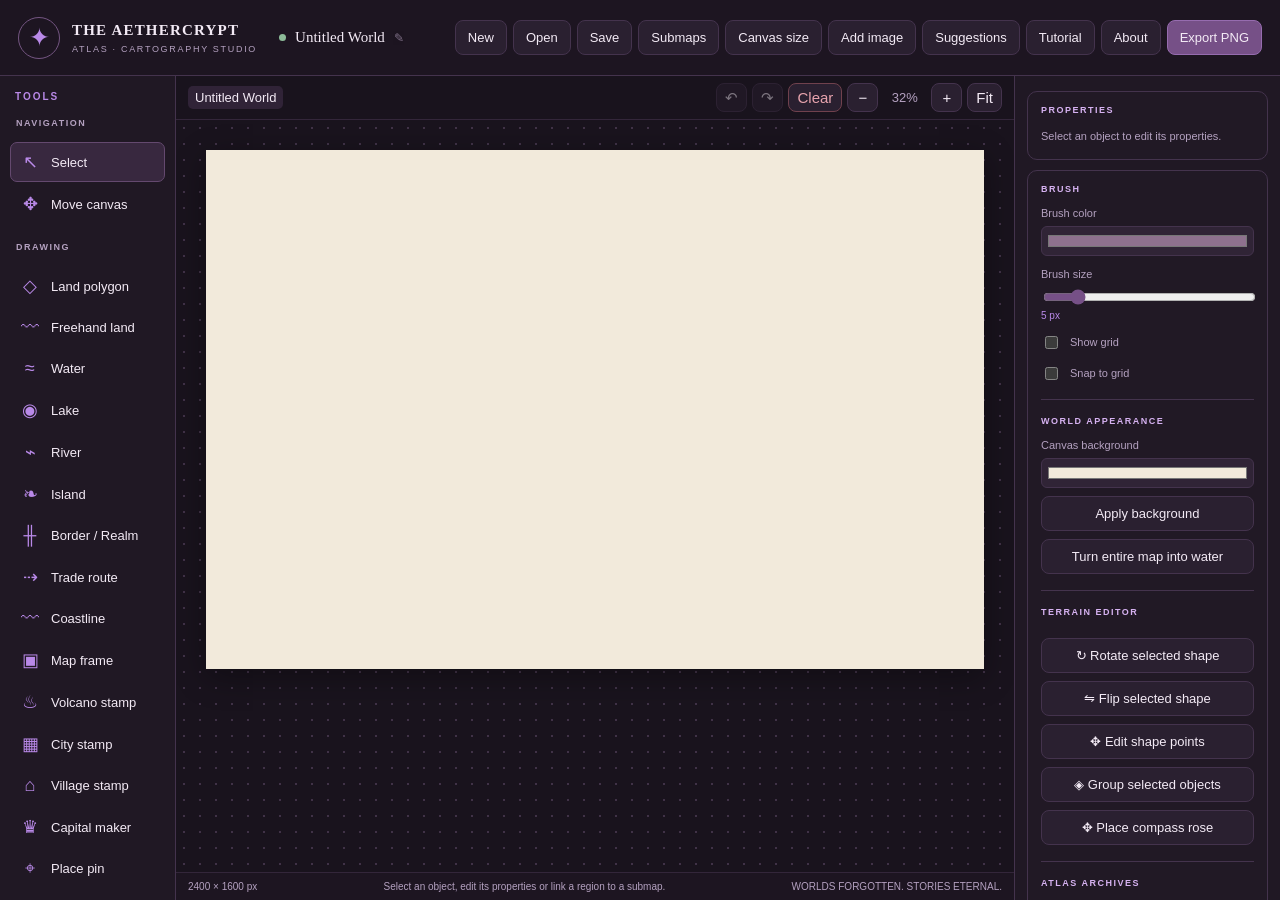
==== commit 3520d5cd: "Add files via upload" ====
--- a/index.html
+++ b/index.html
@@ -32,6 +32,8 @@
       <button class="btn" id="saveBtn">Save</button>
       <button class="btn" id="submapsBtn">Submaps</button>
       <button class="btn" id="resizeBtn">Canvas size</button>
+      <button class="btn" id="addImageBtn" type="button">Add image</button>
+      <input id="imageFileInput" type="file" accept="image/*" hidden>
       <button class="btn" id="suggestionsBtn">Suggestions</button>
       <button class="btn" id="tutorialBtn">Tutorial</button>
       <button class="btn" id="aboutBtn">About</button>
@@ -96,6 +98,7 @@
         <div class="view-controls">
           <button id="undoBtn" class="icon-btn" title="Undo (Ctrl+Z)">↶</button>
           <button id="redoBtn" class="icon-btn" title="Redo (Ctrl+Y)">↷</button>
+          <button id="clearBtn" class="icon-btn clear-btn" title="Clear all map objects">Clear</button>
           <button id="zoomOutBtn" class="icon-btn" title="Zoom out">−</button>
           <span id="zoomLabel">100%</span>
           <button id="zoomInBtn" class="icon-btn" title="Zoom in">+</button>
@@ -109,6 +112,10 @@
                width="2400" height="1600" viewBox="0 0 2400 1600"
                aria-label="Blank map canvas">
             <defs>
+              <pattern id="oceanWavePattern" width="88" height="65" patternUnits="userSpaceOnUse">
+                <rect width="88" height="65" fill="#78a9c9"/>
+                <path d="M-22 18 q22 -18 44 0 t44 0 t44 0 M-22 50 q22 -18 44 0 t44 0 t44 0" fill="none" stroke="#d7f0f5" stroke-width="3" opacity=".65" class="water-wave"/>
+              </pattern>
               <pattern id="gridPattern" width="40" height="40"
                        patternUnits="userSpaceOnUse">
                 <path d="M40 0H0V40" fill="none"
@@ -275,7 +282,20 @@
     <textarea id="suggestionText" rows="5" maxlength="3000" placeholder="I would love to see..." required></textarea>
     <div class="dialog-actions"><button type="button" class="btn" data-close="suggestionsDialog">Cancel</button><button type="submit" class="btn btn-primary">Prepare suggestion</button></div>
   </form>
-  <p class="suggestion-note">This prepares a message in your email app; it does not send anything automatically.</p>
+  <p class="suggestion-note">Suggestions are sent directly to the Atlas creator by email. The first submission requires a one-time email activation.</p>
+</dialog>
+
+
+<dialog id="drawingModeDialog" class="app-dialog mode-dialog">
+  <div class="dialog-heading">
+    <div><div class="eyebrow">CARTOGRAPHY METHOD</div><h2 id="drawingModeTitle">How would you like to draw?</h2></div>
+    <button type="button" class="icon-btn" data-close="drawingModeDialog">×</button>
+  </div>
+  <p>Choose how to create this feature. You can change the method each time you select a drawing tool.</p>
+  <div class="mode-choice-grid">
+    <button type="button" class="mode-choice" data-draw-mode="manual"><span class="mode-choice-icon">〰</span><strong>Manually</strong><small>Hold the mouse button and drag to sketch freely.</small></button>
+    <button type="button" class="mode-choice" data-draw-mode="points"><span class="mode-choice-icon">⌖</span><strong>Point by point</strong><small>Click to place each point, then double-click to finish.</small></button>
+  </div>
 </dialog>
 
 <dialog id="aboutDialog" class="app-dialog about-dialog">
--- a/styles.css
+++ b/styles.css
@@ -265,3 +265,16 @@
 .layer-order-actions .btn { flex:1; min-height:29px; padding:5px; }
 #mapCanvas [data-object-id] { vector-effect: non-scaling-stroke; }
 #mapCanvas[data-tool="border"], #mapCanvas[data-tool="trade"], #mapCanvas[data-tool="coast"], #mapCanvas[data-tool="island"], #mapCanvas[data-tool="frame"] { cursor:crosshair; }
+
+/* Drawing method chooser */
+.mode-dialog { width:min(560px, calc(100vw - 32px)); }
+.mode-choice-grid { display:grid; grid-template-columns:repeat(2,minmax(0,1fr)); gap:14px; margin-top:20px; }
+.mode-choice { display:flex; flex-direction:column; align-items:flex-start; gap:8px; min-height:150px; padding:18px; border:1px solid #654d68; border-radius:12px; background:#211925; color:#f1e6f0; text-align:left; cursor:pointer; }
+.mode-choice:hover { border-color:#c59a75; background:#302238; }
+.mode-choice-icon { font-size:30px; color:#d7b5a0; }
+.mode-choice strong { font-family:Georgia,serif; font-size:17px; }
+.mode-choice small { color:#bcaebe; line-height:1.45; }
+@media(max-width:520px){.mode-choice-grid{grid-template-columns:1fr}.mode-choice{min-height:110px}}
+
+.clear-btn { color: #e7a3ad; border-color: #70414d; }
+.clear-btn:hover { background: #44232d; color: #ffe1e5; }
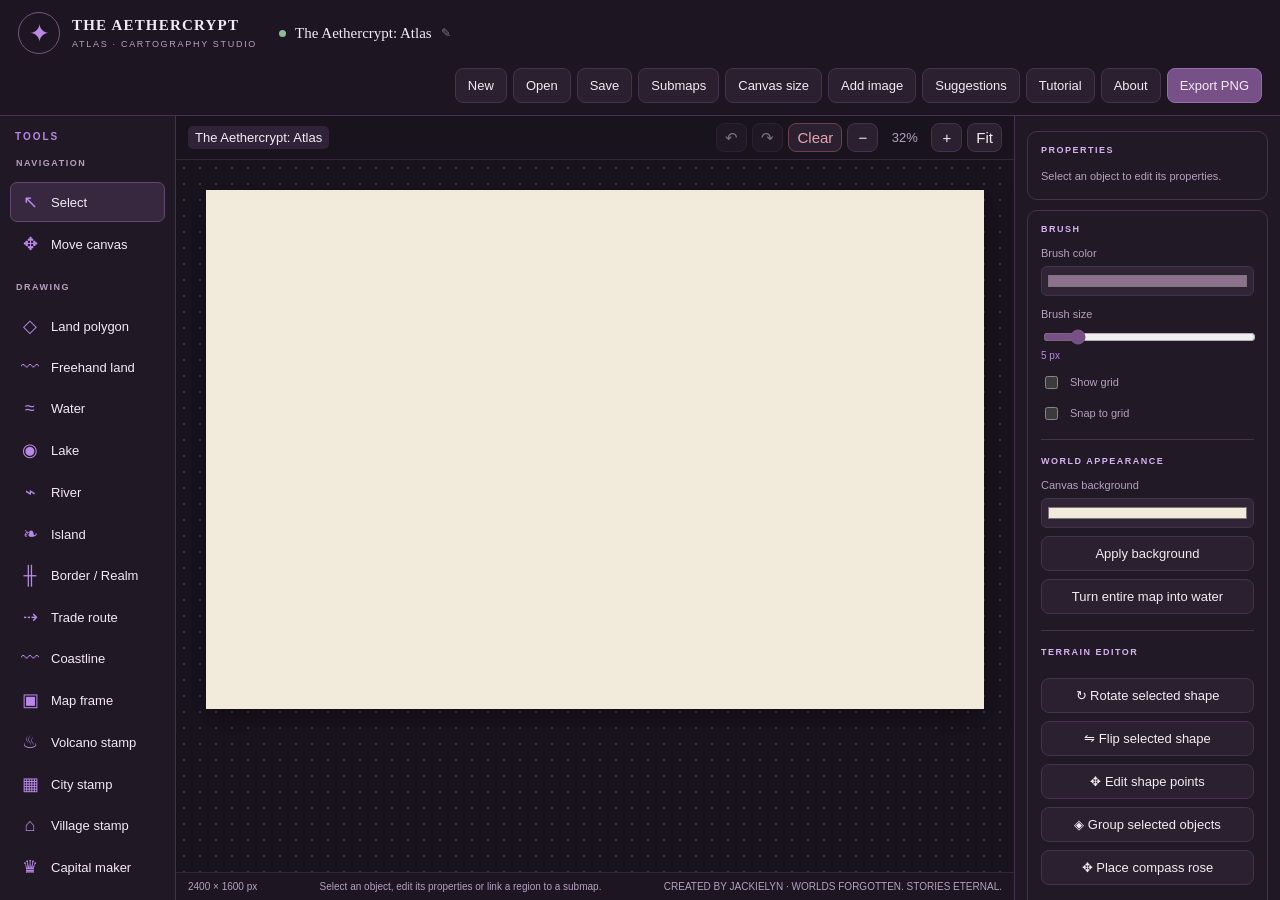
==== commit 280143ca: "Add files via upload" ====
--- a/index.html
+++ b/index.html
@@ -2,10 +2,36 @@
 <!DOCTYPE html>
 <html lang="en">
 <head>
+  <meta charset="UTF-8">
+  <meta name="viewport" content="width=device-width, initial-scale=1, viewport-fit=cover">
+  <meta name="theme-color" content="#17111b">
+  <meta name="application-name" content="The Aethercrypt: Atlas">
+  <meta name="author" content="Jackielyn">
+  <meta name="description" content="The Aethercrypt: Atlas is a creative cartography studio by Jackielyn for drawing fantasy worlds, designing continents, kingdoms, borders, rivers and trade routes, organizing layers and exporting custom maps.">
+  <meta name="keywords" content="fantasy map maker, worldbuilding, fantasy cartography, world map editor, The Aethercrypt Atlas">
+  <meta name="robots" content="index,follow,max-image-preview:large">
+  <link rel="canonical" href="https://theaethercrypt.github.io/">
   <link rel="icon" type="image/svg+xml" href="favicon.svg">
-  <meta charset="UTF-8">
-  <meta name="viewport" content="width=device-width, initial-scale=1">
-  <meta name="theme-color" content="#17111b">
+  <link rel="apple-touch-icon" href="favicon.svg">
+  <meta property="og:type" content="website">
+  <meta property="og:site_name" content="The Aethercrypt: Atlas">
+  <meta property="og:title" content="The Aethercrypt: Atlas">
+  <meta property="og:description" content="A creative cartography studio by Jackielyn. Build fantasy worlds, draw maps, shape kingdoms and chart the stories behind them.">
+  <meta property="og:url" content="https://theaethercrypt.github.io/">
+  <meta name="twitter:card" content="summary">
+  <meta name="twitter:title" content="The Aethercrypt: Atlas">
+  <meta name="twitter:description" content="A creative cartography studio by Jackielyn for building and mapping fantasy worlds.">
+  <script type="application/ld+json">
+  {
+    "@context": "https://schema.org",
+    "@type": "WebSite",
+    "name": "The Aethercrypt: Atlas",
+    "alternateName": "The Aethercrypt Cartography Studio",
+    "url": "https://theaethercrypt.github.io/",
+    "description": "A creative cartography studio by Jackielyn for drawing fantasy worlds, designing continents, kingdoms, borders, rivers and trade routes, organizing layers and exporting custom maps.",
+    "creator": { "@type": "Person", "name": "Jackielyn" }
+  }
+  </script>
   <title>The Aethercrypt: Atlas</title>
   <link rel="stylesheet" href="styles.css">
 </head>
@@ -22,7 +48,7 @@
 
     <button class="project-name" id="renameProjectBtn" type="button" title="Click to rename this map">
       <span class="status-dot"></span>
-      <span id="projectName">Untitled World</span>
+      <span id="projectName">The Aethercrypt: Atlas</span>
       <span class="rename-hint">✎</span>
     </button>
 
@@ -136,7 +162,7 @@
       <footer class="workspace-footer">
         <span id="canvasInfo">2400 × 1600 px</span>
         <span id="toolHint">Select a tool to begin.</span>
-        <span>WORLDS FORGOTTEN. STORIES ETERNAL.</span>
+        <span>CREATED BY JACKIELYN · WORLDS FORGOTTEN. STORIES ETERNAL.</span>
       </footer>
     </section>
 
@@ -307,6 +333,7 @@
     <button type="button" class="icon-btn" data-close="aboutDialog">×</button>
   </div>
   <p class="about-tagline">Worlds forgotten. Stories eternal.</p>
+  <p><strong>Created by Jackielyn.</strong> The Aethercrypt: Atlas is an independent cartography studio for worldbuilders, writers and creators. Design continents, kingdoms, borders, rivers, settlements and trade routes; organize your world with layers and submaps; then export your maps to PNG.</p>
   <p>A manual cartography studio for building worlds from a blank canvas. Draw continents by hand, design regions, organize maps into submaps, and export your creations.</p>
   <div class="about-features">
     <div><strong>01</strong><span>Draw your own geography</span></div>
@@ -326,7 +353,7 @@
     <div class="tutorial-symbol">✦</div>
     <h2>COMING SOON</h2>
     <p>The knowledge of the Atlas is being gathered. Our cartographers are preparing something special.</p>
-    <span>WORLDS FORGOTTEN. STORIES ETERNAL.</span>
+    <span>CREATED BY JACKIELYN · WORLDS FORGOTTEN. STORIES ETERNAL.</span>
   </div>
 </dialog>
 
--- a/styles.css
+++ b/styles.css
@@ -278,3 +278,57 @@
 
 .clear-btn { color: #e7a3ad; border-color: #70414d; }
 .clear-btn:hover { background: #44232d; color: #ffe1e5; }
+
+/* Responsive layout: phones and small tablets */
+@media (max-width: 760px) {
+  html, body { width: 100%; min-height: 100%; height: auto; overflow-x: hidden; overflow-y: auto; }
+  .app-shell { width: 100%; height: auto; min-height: 100dvh; overflow: visible; }
+  .topbar { position: relative; gap: 9px; padding: 10px max(10px, env(safe-area-inset-left)) 10px; }
+  .brand { min-width: 0; gap: 8px; }
+  .brand-mark { width: 34px; height: 34px; font-size: 20px; }
+  .brand-copy { min-width: 0; white-space: normal; }
+  .brand-copy strong { font-size: 11px; letter-spacing: .8px; }
+  .brand-copy small { font-size: 8px; letter-spacing: 1px; }
+  .project-name { flex: 1 1 100%; max-width: none; min-height: 34px; font-size: 13px; }
+  .top-actions { display: flex; flex: 1 1 100%; justify-content: flex-start; flex-wrap: nowrap; overflow-x: auto; overscroll-behavior-x: contain; padding: 2px 0 5px; scrollbar-width: thin; }
+  .top-actions .btn { flex: 0 0 auto; min-height: 36px; white-space: nowrap; }
+  .main-layout { display: flex; flex-direction: column; width: 100%; min-height: 0; overflow: visible; }
+  .workspace { order: 1; display: flex; flex-direction: column; width: 100%; min-width: 0; height: min(62dvh, 560px); min-height: 360px; }
+  .workspace-top { flex-wrap: wrap; gap: 6px; padding: 7px; }
+  .breadcrumbs { min-width: 0; max-width: 100%; overflow-x: auto; }
+  .view-controls { display: flex; flex-wrap: nowrap; max-width: 100%; overflow-x: auto; gap: 5px; }
+  .view-controls .icon-btn { flex: 0 0 auto; min-width: 34px; padding: 6px 9px; }
+  .canvas-viewport { flex: 1 1 auto; min-width: 0; min-height: 0; width: 100%; overflow: auto; -webkit-overflow-scrolling: touch; }
+  .canvas-stage { min-width: max-content; min-height: max-content; padding: 12px; }
+  #mapCanvas { max-width: none; touch-action: none; }
+  .workspace-footer { flex-wrap: wrap; min-height: 27px; font-size: 9px; }
+  .workspace-footer span:last-child { display: none; }
+  .tool-sidebar { order: 2; display: flex; flex-direction: row; align-items: flex-start; gap: 12px; width: 100%; min-width: 0; max-height: 235px; overflow-x: auto; overflow-y: hidden; padding: 10px; border-right: 0; border-top: 1px solid var(--border); border-bottom: 1px solid var(--border); -webkit-overflow-scrolling: touch; }
+  .sidebar-heading { display: none; }
+  .tool-group { display: flex; flex: 0 0 auto; flex-direction: column; align-items: stretch; min-width: max-content; margin: 0; }
+  .group-label { margin: 0 0 6px; }
+  .tool-btn { min-width: 142px; min-height: 36px; margin: 2px 0; text-align: left; }
+  .tool-options-panel { flex: 0 0 205px; min-width: 205px; max-height: 210px; overflow-y: auto; }
+  .tool-tip { flex: 0 0 190px; max-width: 190px; align-self: center; }
+  .properties-sidebar { order: 3; display: grid; grid-template-columns: repeat(auto-fit, minmax(min(100%, 230px), 1fr)); align-items: start; gap: 8px; width: 100%; min-width: 0; max-height: none; overflow: visible; padding: 10px; border-top: 1px solid var(--border); }
+  .panel { min-width: 0; margin: 0; }
+  .workspace-footer { padding-bottom: max(5px, env(safe-area-inset-bottom)); }
+  .app-dialog { width: min(500px, calc(100vw - 20px)); max-width: calc(100vw - 20px); max-height: 88dvh; padding: 17px; }
+}
+@media (max-width: 420px) {
+  .topbar { padding-left: 8px; padding-right: 8px; }
+  .brand-copy strong { font-size: 10px; }
+  .brand-copy small { font-size: 7px; }
+  .workspace { height: 58dvh; min-height: 320px; }
+  .workspace-top { align-items: flex-start; }
+  .view-controls .icon-btn { min-height: 32px; min-width: 31px; padding: 5px 7px; font-size: 11px; }
+  .tool-sidebar { max-height: 220px; padding: 8px; }
+  .properties-sidebar { grid-template-columns: 1fr; padding: 8px; }
+  .form-grid, .submap-create-form { grid-template-columns: 1fr; }
+  .dialog-actions { justify-content: stretch; }
+  .dialog-actions .btn { flex: 1 1 auto; }
+}
+@media (max-width: 760px) and (orientation: landscape) {
+  .workspace { height: 72dvh; min-height: 280px; }
+  .tool-sidebar { max-height: 190px; }
+}
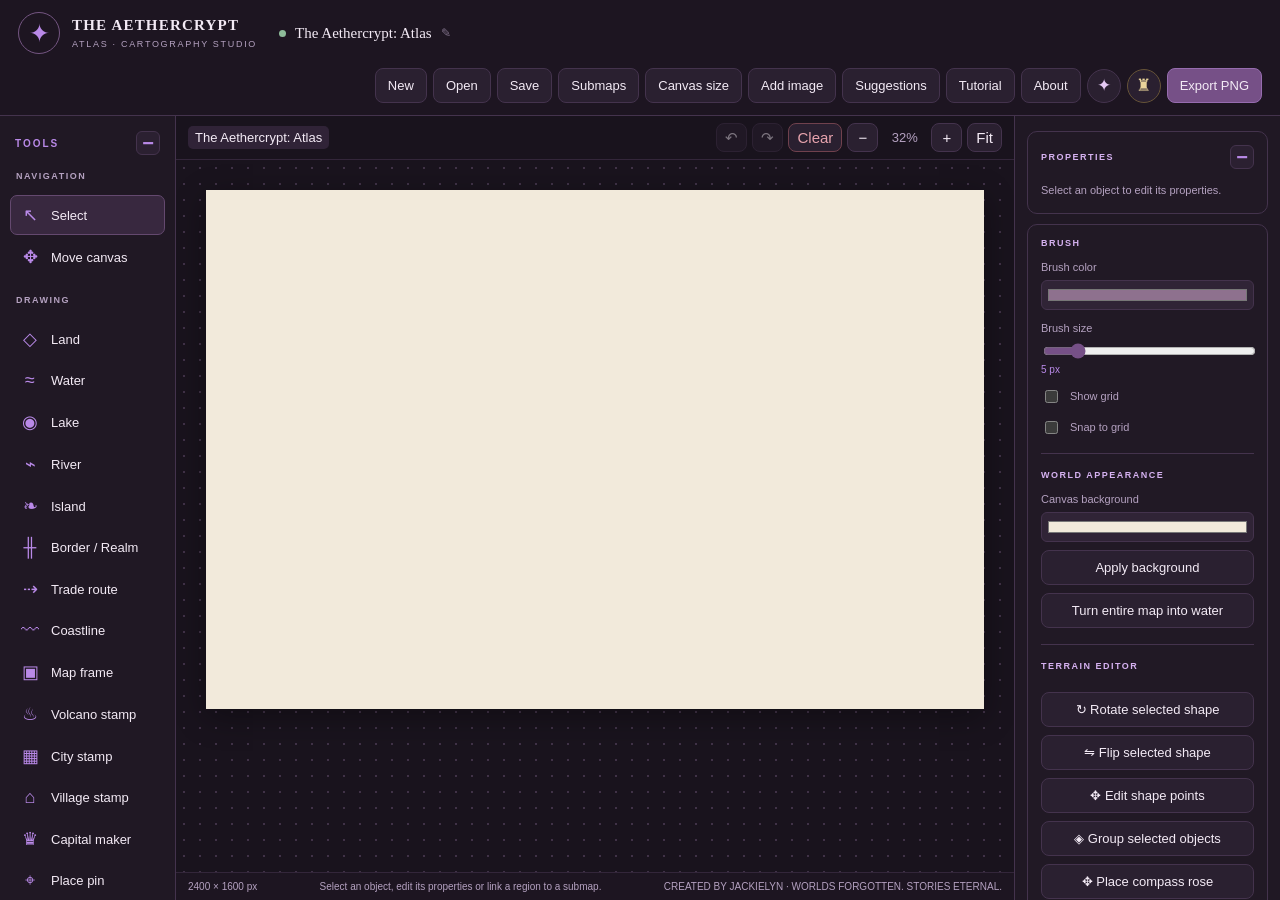
==== commit 034fb6ce: "Add files via upload" ====
--- a/index.html
+++ b/index.html
@@ -63,14 +63,16 @@
       <button class="btn" id="suggestionsBtn">Suggestions</button>
       <button class="btn" id="tutorialBtn">Tutorial</button>
       <button class="btn" id="aboutBtn">About</button>
+      <button class="btn utility-trigger" id="extrasBtn" type="button" aria-label="Aethercrypt links" title="Aethercrypt links">✦</button>
+      <button class="btn utility-trigger game-trigger" id="miniGameBtn" type="button" aria-label="Mini game" title="Mini game">♜</button>
       <button class="btn btn-primary" id="exportBtn">Export PNG</button>
       <input id="fileInput" type="file" accept=".json,application/json" hidden>
     </nav>
   </header>
 
   <main class="main-layout">
-    <aside class="tool-sidebar">
-      <div class="sidebar-heading">TOOLS</div>
+    <aside class="tool-sidebar" id="toolSidebar">
+      <div class="sidebar-heading"><span>TOOLS</span><button class="sidebar-collapse" type="button" data-collapse="toolSidebar" aria-label="Hide tools">−</button></div>
 
       <div class="tool-group">
         <div class="group-label">NAVIGATION</div>
@@ -80,8 +82,7 @@
 
       <div class="tool-group">
         <div class="group-label">DRAWING</div>
-        <button class="tool-btn" data-tool="land"><span class="tool-icon">◇</span>Land polygon</button>
-        <button class="tool-btn" data-tool="freehand"><span class="tool-icon">〰</span>Freehand land</button>
+        <button class="tool-btn" data-tool="land"><span class="tool-icon">◇</span>Land</button>
         <button class="tool-btn" data-tool="water"><span class="tool-icon">≈</span>Water</button>
         <button class="tool-btn" data-tool="lake"><span class="tool-icon">◉</span>Lake</button>
         <button class="tool-btn" data-tool="river"><span class="tool-icon">⌁</span>River</button>
@@ -166,9 +167,9 @@
       </footer>
     </section>
 
-    <aside class="properties-sidebar">
+    <aside class="properties-sidebar" id="propertiesSidebar">
       <section class="panel">
-        <div class="panel-title">PROPERTIES</div>
+        <div class="panel-title"><span>PROPERTIES</span><button class="sidebar-collapse" type="button" data-collapse="propertiesSidebar" aria-label="Hide properties">−</button></div>
         <p id="selectionMessage">Select an object to edit its properties.</p>
 
         <div id="objectProperties" hidden>
@@ -190,6 +191,11 @@
               <option value="'Times New Roman', serif">Times New Roman</option>
               <option value="'Courier New', monospace">Courier New</option>
               <option value="cursive">Cursive</option>
+              <option value="'Cinzel Decorative', serif">Cinzel Decorative</option>
+              <option value="'MedievalSharp', cursive">MedievalSharp</option>
+              <option value="'Pirata One', cursive">Pirata One</option>
+              <option value="'UnifrakturMaguntia', cursive">UnifrakturMaguntia</option>
+              <option value="'Alegreya SC', serif">Alegreya SC</option>
             </select>
             <label for="textSpacing">Letter spacing</label>
             <input id="textSpacing" type="range" min="-2" max="20" step="0.5" value="0">
@@ -201,6 +207,20 @@
             </div>
           </div>
 
+          <div id="imageProperties" class="image-properties" hidden>
+            <div class="feature-divider"></div>
+            <div class="panel-title">IMAGE EDITOR</div>
+            <label for="imageOpacity">Image opacity</label>
+            <input id="imageOpacity" type="range" min="0" max="100" value="100">
+            <div class="range-value"><span id="imageOpacityLabel">100</span>%</div>
+            <label for="imageWidth">Width (px)</label><input id="imageWidth" type="number" min="10" max="12000" step="10">
+            <label for="imageHeight">Height (px)</label><input id="imageHeight" type="number" min="10" max="12000" step="10">
+            <button id="applyImageSizeBtn" class="btn full-width">Apply image size</button>
+            <button id="cropImageBtn" class="btn full-width">✂ Crop image</button>
+            <div id="cropActions" hidden><button id="applyImageCropBtn" class="btn btn-primary full-width">Apply crop</button><button id="cancelImageCropBtn" class="btn full-width">Cancel crop</button></div>
+            <button id="resetImageCropBtn" class="btn full-width">Reset crop</button>
+            <button id="fitImageCanvasBtn" class="btn full-width">Fit image to canvas</button>
+          </div>
           <button id="createRegionSubmapBtn" class="btn full-width" hidden>
             Create submap from region
           </button>
@@ -255,6 +275,7 @@
         <div class="panel-title">LAYERS</div>
         <div id="layerList" class="layer-list"></div>
         <div class="layer-order-actions"><button id="layerUpBtn" class="btn">↑</button><button id="layerDownBtn" class="btn">↓</button><button id="renameLayerGroupBtn" class="btn">Group</button></div>
+        <label for="layerOpacity">Active layer opacity</label><input id="layerOpacity" type="range" min="0" max="100" value="100"><div class="range-value"><span id="layerOpacityLabel">100</span>%</div>
         <button id="addLayerBtn" class="btn full-width">+ Add layer</button>
       </section>
     </aside>
@@ -295,6 +316,43 @@
   <div id="submapList" class="submap-list"></div>
 </dialog>
 
+<dialog id="extrasDialog" class="app-dialog extras-dialog">
+  <div class="dialog-heading"><div><div class="eyebrow">THE AETHERCRYPT PORTAL</div><h2>Explore the crypt</h2><p class="hub-intro">Games, places and tools from the Aethercrypt universe.</p></div><button type="button" class="icon-btn" data-close="extrasDialog">×</button></div>
+  <section class="hub-section"><div class="hub-section-title">PAGES <span>PLACES TO VISIT</span></div><div class="hub-grid">
+    <a class="hub-tile" href="https://theaethercrypt.github.io/aethercrypt-website/" target="_blank" rel="noopener"><span class="hub-icon">✦</span><strong>Official Website</strong><small>Explore The Aethercrypt</small><b>AVAILABLE ↗</b></a>
+    <a class="hub-tile" href="https://discord.gg/UHHckz7VR5" target="_blank" rel="noopener"><span class="hub-icon">☾</span><strong>Discord Server</strong><small>Meet the community</small><b>AVAILABLE ↗</b></a>
+    <button class="hub-tile hub-soon" type="button" id="sanctumTile"><span class="hub-icon">◇</span><strong>Sanctum</strong><small>A shared social space</small><b>COMING SOON · DETAILS</b></button>
+  </div></section>
+  <section class="hub-section"><div class="hub-section-title">OTHER PROJECTS <span>EXPLORE MORE OF AETHERCRYPT</span></div><div class="hub-grid">
+    <button class="hub-tile hub-soon" type="button" data-soon="Aethercrypt Library"><span class="hub-icon">▤</span><strong>Library</strong><small>Worldbuilding resources</small><b>COMING SOON</b></button>
+    <button class="hub-tile hub-soon" type="button" data-soon="Aethercrypt Archive"><span class="hub-icon">⌑</span><strong>Archive</strong><small>Projects and creations</small><b>COMING SOON</b></button>
+  </div></section>
+  <section class="hub-section" id="gamesHubSection"><div class="hub-section-title">GAMES <span>TAKE A LITTLE BREAK</span></div><div class="hub-grid">
+    <button class="hub-tile" type="button" data-launch-game="relic"><span class="hub-icon">✧</span><strong>Find the Lost Relic</strong><small>Search the six sealed vaults</small><em class="game-difficulty">Difficulty: Easy</em><b>PLAY NOW →</b></button>
+    <button class="hub-tile" type="button" data-launch-game="echo"><span class="hub-icon">◈</span><strong>Cartographer's Echo</strong><small>Memorise a magical map sequence</small><em class="game-difficulty">Difficulty: Medium · Increasing</em><b>PLAY NOW →</b></button>
+    <button class="hub-tile" type="button" data-launch-game="trial"><span class="hub-icon">♜</span><strong>The Cartographer's Trial</strong><small>Navigate the sealed labyrinth</small><em class="game-difficulty">Difficulty: Hard</em><b>PLAY NOW →</b></button>
+    <button class="hub-tile" type="button" data-launch-game="observatory"><span class="hub-icon">☄</span><strong>The Hollow Observatory</strong><small>Rebuild constellations from scattered stars</small><em class="game-difficulty">Difficulty: Hard</em><b>PLAY NOW →</b></button>
+    <button class="hub-tile hub-soon" type="button" data-soon="The Veilkeeper's Riddle"><span class="hub-icon">☷</span><strong>The Veilkeeper's Riddle</strong><small>Decode an ancient cipher</small><em class="game-difficulty">Difficulty: Expert</em><b>COMING SOON</b></button>
+    <button class="hub-tile hub-soon" type="button" data-soon="Whispers in the Deep"><span class="hub-icon">≈</span><strong>Whispers in the Deep</strong><small>Explore a shifting underwater ruin</small><em class="game-difficulty">Difficulty: Medium</em><b>COMING SOON</b></button>
+    <button class="hub-tile hub-soon" type="button" data-soon="The Last Astronomer"><span class="hub-icon">✷</span><strong>The Last Astronomer</strong><small>Chart a forgotten sky</small><em class="game-difficulty">Difficulty: Unknown</em><b>COMING SOON</b></button>
+  </div></section>
+</dialog>
+
+<dialog id="sanctumDialog" class="app-dialog small-notice-dialog">
+  <div class="dialog-heading"><div><div class="eyebrow">THE AETHERCRYPT · SANCTUM</div><h2>A door not yet opened</h2></div><button type="button" class="icon-btn" data-close="sanctumDialog">×</button></div>
+  <div class="sanctum-notice"><span>◇</span><h3>No link available</h3><p>Sanctum is still taking shape. Its entrance will be revealed when the space is ready.</p><b>COMING SOON</b></div>
+  <div class="dialog-actions"><button type="button" class="btn" data-close="sanctumDialog">Understood</button></div>
+</dialog>
+
+<dialog id="miniGameDialog" class="app-dialog mini-game-dialog">
+  <div class="dialog-heading"><div><div class="eyebrow">THE AETHERCRYPT ARCADE</div><h2 id="gameDialogTitle">Find the Lost Relic</h2></div><button type="button" class="icon-btn" data-close="miniGameDialog">×</button></div>
+  <button type="button" class="text-back-btn" id="gameLibraryBack">← Back to games</button>
+  <section class="mini-game game-panel" id="relicGamePanel"><p>One of six sealed vaults hides an ancient relic. You have three attempts.</p><div id="relicGameGrid" class="relic-grid"><button type="button" data-vault="0">?</button><button type="button" data-vault="1">?</button><button type="button" data-vault="2">?</button><button type="button" data-vault="3">?</button><button type="button" data-vault="4">?</button><button type="button" data-vault="5">?</button></div><p id="relicGameStatus" class="game-status" aria-live="polite">Choose a vault to begin.</p><button type="button" class="btn" id="relicGameReset">Play again</button></section>
+  <section class="mini-game game-panel" id="echoGamePanel" hidden><p>The map will whisper a sequence of four sigils. Watch carefully, then repeat it in the same order. Each round adds one more sigil.</p><div class="echo-board" id="echoBoard"><button type="button" data-sigil="0">✦</button><button type="button" data-sigil="1">☾</button><button type="button" data-sigil="2">◇</button><button type="button" data-sigil="3">⌘</button></div><p class="game-status" id="echoStatus" aria-live="polite">Press Begin Echo to start.</p><div class="dialog-actions"><button type="button" class="btn btn-primary" id="echoStart">Begin Echo</button></div></section>
+  <section class="mini-game game-panel" id="observatoryGamePanel" hidden><p>Three constellations have been lost. Study the star map, then select the stars in the correct order to trace each constellation. Each stage is longer than the last.</p><div class="observatory-board" id="observatoryBoard" aria-label="Star map"></div><p class="game-status" id="observatoryStatus" aria-live="polite">Begin the observation to reveal the first constellation.</p><div class="dialog-actions"><button type="button" class="btn btn-primary" id="observatoryStart">Begin observation</button></div></section>
+  <section class="mini-game game-panel" id="trialGamePanel" hidden><p class="trial-instructions">Hard difficulty · Guide the cartographer from the entrance to the relic. Move one tile at a time, avoid sealed tiles, and do not step backwards. One wrong move resets the trial.</p><div id="trialBoard" class="trial-board" aria-label="Labyrinth grid"></div><p class="game-status" id="trialStatus" aria-live="polite">Find the path to the relic.</p><div class="dialog-actions"><button type="button" class="btn btn-primary" id="trialReset">Restart trial</button></div></section>
+</dialog>
+
 <dialog id="suggestionsDialog" class="app-dialog">
   <div class="dialog-heading">
     <div><div class="eyebrow">HELP SHAPE THE ATLAS</div><h2>Send a suggestion</h2></div>
@@ -308,7 +366,7 @@
     <textarea id="suggestionText" rows="5" maxlength="3000" placeholder="I would love to see..." required></textarea>
     <div class="dialog-actions"><button type="button" class="btn" data-close="suggestionsDialog">Cancel</button><button type="submit" class="btn btn-primary">Prepare suggestion</button></div>
   </form>
-  <p class="suggestion-note">Suggestions are sent directly to the Atlas creator by email. The first submission requires a one-time email activation.</p>
+  <p class="suggestion-note">Suggestions are submitted through FormSubmit to the creator. The first use may require a one-time activation of the recipient address; delivery depends on the email service and spam filters.</p>
 </dialog>
 
 
@@ -321,6 +379,15 @@
   <div class="mode-choice-grid">
     <button type="button" class="mode-choice" data-draw-mode="manual"><span class="mode-choice-icon">〰</span><strong>Manually</strong><small>Hold the mouse button and drag to sketch freely.</small></button>
     <button type="button" class="mode-choice" data-draw-mode="points"><span class="mode-choice-icon">⌖</span><strong>Point by point</strong><small>Click to place each point, then double-click to finish.</small></button>
+  </div>
+</dialog>
+
+<dialog id="cropModeDialog" class="app-dialog mode-dialog">
+  <div class="dialog-heading"><div><div class="eyebrow">IMAGE WORKSHOP</div><h2>How do you want to crop?</h2></div><button type="button" class="icon-btn" data-close="cropModeDialog">×</button></div>
+  <p>Choose a cropping method, then define the visible area of your image.</p>
+  <div class="mode-choice-grid">
+    <button type="button" class="mode-choice" data-crop-mode="manual"><span class="mode-choice-icon">▱</span><strong>Manually</strong><small>Drag a rectangle over the image to choose the crop.</small></button>
+    <button type="button" class="mode-choice" data-crop-mode="points"><span class="mode-choice-icon">⌖</span><strong>Point by point</strong><small>Click the top-left and bottom-right crop corners.</small></button>
   </div>
 </dialog>
 
--- a/styles.css
+++ b/styles.css
@@ -304,7 +304,7 @@
   .workspace-footer { flex-wrap: wrap; min-height: 27px; font-size: 9px; }
   .workspace-footer span:last-child { display: none; }
   .tool-sidebar { order: 2; display: flex; flex-direction: row; align-items: flex-start; gap: 12px; width: 100%; min-width: 0; max-height: 235px; overflow-x: auto; overflow-y: hidden; padding: 10px; border-right: 0; border-top: 1px solid var(--border); border-bottom: 1px solid var(--border); -webkit-overflow-scrolling: touch; }
-  .sidebar-heading { display: none; }
+  .sidebar-heading { display: flex; width:100%; align-items:center; justify-content:space-between; padding:0 2px 5px; }
   .tool-group { display: flex; flex: 0 0 auto; flex-direction: column; align-items: stretch; min-width: max-content; margin: 0; }
   .group-label { margin: 0 0 6px; }
   .tool-btn { min-width: 142px; min-height: 36px; margin: 2px 0; text-align: left; }
@@ -332,3 +332,140 @@
   .workspace { height: 72dvh; min-height: 280px; }
   .tool-sidebar { max-height: 190px; }
 }
+
+/* Aethercrypt Atlas — image workshop, layer opacity and social shortcuts */
+.image-properties { margin-top: 12px; padding-top: 4px; }
+.image-properties input[type="number"] { width: 100%; min-width: 0; padding: 9px; border: 1px solid var(--border); border-radius: 7px; background: #17111b; color: var(--text); }
+#layerOpacity, #imageOpacity { width: 100%; accent-color: #bd91c9; }
+.mini-social { display: inline-flex; align-items: center; white-space: nowrap; text-decoration: none; }
+.sanctum-soon { opacity: .68; cursor: default; border-style: dashed; }
+#mapCanvas[data-tool="imageCrop"] { cursor: crosshair; }
+#imageProperties .btn { margin-top: 7px; }
+@media (max-width:760px) {
+  .mini-social { min-height: 36px; }
+  .image-properties { min-width: 0; }
+}
+
+/* Aethercrypt compact portal, collapsible menus and document-editor crop handles */
+.sidebar-heading,.panel-title { display:flex; align-items:center; justify-content:space-between; gap:8px; }
+.sidebar-collapse { flex:0 0 auto; width:24px; height:24px; border:1px solid var(--border); border-radius:6px; background:#2b2031; color:var(--accent); font-size:16px; line-height:1; }
+.sidebar-collapse:hover { border-color:var(--accent); background:#3a2b43; }
+.tool-sidebar.sidebar-is-hidden { width:38px; min-width:38px; padding:10px 5px; overflow:hidden; }
+.properties-sidebar.sidebar-is-hidden { width:42px; min-width:42px; padding:10px 5px; overflow:hidden; }
+.tool-sidebar.sidebar-is-hidden .sidebar-heading { justify-content:center; padding:0; }
+.tool-sidebar.sidebar-is-hidden .sidebar-heading > span,
+.tool-sidebar.sidebar-is-hidden > :not(.sidebar-heading) { display:none !important; }
+.properties-sidebar.sidebar-is-hidden .panel { padding:0; margin:0; }
+.properties-sidebar.sidebar-is-hidden .panel-title { justify-content:center; margin:0; }
+.properties-sidebar.sidebar-is-hidden .panel-title > span,
+.properties-sidebar.sidebar-is-hidden .panel > :not(.panel-title) { display:none !important; }
+.main-layout:has(#toolSidebar.sidebar-is-hidden) { grid-template-columns:38px minmax(0,1fr) 266px; }
+.main-layout:has(#propertiesSidebar.sidebar-is-hidden) { grid-template-columns:176px minmax(0,1fr) 42px; }
+.main-layout:has(#toolSidebar.sidebar-is-hidden):has(#propertiesSidebar.sidebar-is-hidden) { grid-template-columns:38px minmax(0,1fr) 42px; }
+.utility-trigger { width:34px; min-width:34px; height:34px; min-height:34px; padding:0; border-radius:50%; color:#e5c9f4; font-size:17px; }
+
+.extras-dialog { width:min(520px,calc(100vw - 28px)); }
+.extras-links { display:grid; gap:8px; margin:16px 0 20px; }
+.extras-link { display:grid; grid-template-columns:34px 1fr auto; grid-template-rows:auto auto; align-items:center; gap:2px 10px; padding:11px 12px; border:1px solid var(--border); border-radius:9px; background:#211925; color:var(--text); text-decoration:none; }
+.extras-link:hover { border-color:#9872a8; background:#302337; }
+.extras-link>span { grid-row:1/3; display:grid; place-items:center; width:32px; height:32px; border-radius:50%; background:#3b2b44; color:#d7b5ff; font-size:18px; }
+.extras-link strong { font:600 13px Georgia,serif; }
+.extras-link small { color:var(--muted); font-size:10px; }
+.extras-link b { grid-column:3; grid-row:1/3; color:var(--accent); }
+.extras-soon { opacity:.72; cursor:default; border-style:dashed; }
+.mini-game { padding:15px; border:1px solid #59445f; border-radius:11px; background:radial-gradient(ellipse at top,#3b2b43,#1c1520 75%); }
+.mini-game h3 { margin:5px 0; font:20px Georgia,serif; color:#e8d5f1; }
+.mini-game p { color:var(--muted); font-size:11px; line-height:1.5; }
+.relic-grid { display:grid; grid-template-columns:repeat(3,1fr); gap:7px; max-width:240px; margin:12px auto; }
+.relic-grid button { min-height:48px; border:1px solid #71577b; border-radius:8px; background:#302337; color:#e7d5f1; font-size:20px; }
+.relic-grid button:hover:not(:disabled) { background:#493651; border-color:#c49bd7; }
+.relic-grid button:disabled { opacity:1; }
+.relic-grid .vault-found { background:#5b4930; border-color:#d5b36b; color:#ffe7a6; }
+.relic-grid .vault-empty { color:#9b879f; background:#19131d; }
+.game-status { min-height:18px; text-align:center; color:#e2c9ef !important; }
+#cropActions[hidden] { display:none; }
+#mapCanvas[data-tool="imageCrop"] { cursor:crosshair; }
+@media(max-width:760px) {
+  .main-layout:has(#toolSidebar.sidebar-is-hidden) { display:flex; }
+  .main-layout:has(#propertiesSidebar.sidebar-is-hidden) { display:flex; }
+  .sidebar-heading,.panel-title { width:100%; }
+  .sidebar-collapse { flex:0 0 30px; width:30px; min-width:30px; min-height:30px; height:30px; font-size:20px; }
+  .tool-sidebar.sidebar-is-hidden { display:flex !important; flex:0 0 42px; width:42px; min-width:42px; max-height:none; flex-direction:column; align-items:center; overflow:hidden; padding:8px 5px; }
+  .tool-sidebar.sidebar-is-hidden .sidebar-heading { display:flex; justify-content:center; padding:0; }
+  .tool-sidebar.sidebar-is-hidden .sidebar-heading > span,
+  .tool-sidebar.sidebar-is-hidden > :not(.sidebar-heading) { display:none !important; }
+  .properties-sidebar.sidebar-is-hidden { display:block !important; flex:0 0 42px; width:42px; min-width:42px; padding:8px 5px; overflow:hidden; }
+  .properties-sidebar.sidebar-is-hidden .panel { padding:0; }
+  .properties-sidebar.sidebar-is-hidden .panel-title { justify-content:center; margin:0; }
+  .properties-sidebar.sidebar-is-hidden .panel-title > span,
+  .properties-sidebar.sidebar-is-hidden .panel > :not(.panel-title) { display:none !important; }
+  .extras-dialog { max-height:88dvh; overflow-y:auto; }
+}
+
+/* Separate portal and game shortcuts; persistent one-click sidebar arrows. */
+.game-trigger { color:#e9d39a; border-color:#665337; }
+.mini-game-dialog { width:min(390px,calc(100vw - 24px)); }
+.sidebar-collapse { display:inline-grid; place-items:center; padding:0; font-size:20px; font-weight:600; }
+.sidebar-is-hidden .sidebar-collapse { width:28px; height:34px; border-radius:8px; }
+@media(max-width:760px) {
+  .tool-sidebar:not(.sidebar-is-hidden) { flex-wrap:wrap; }
+  .tool-sidebar:not(.sidebar-is-hidden) .sidebar-heading { flex:0 0 100%; }
+  .properties-sidebar:not(.sidebar-is-hidden) { display:grid; }
+}
+
+/* Aethercrypt Portal directory: tiles for games, pages and project blocks. */
+.hub-intro { margin:5px 0 0; color:var(--muted); font-size:11px; line-height:1.5; }
+.hub-section { margin:18px 0 20px; }
+.hub-section-title { display:flex; align-items:center; gap:10px; margin-bottom:9px; color:#e4c9f0; font:600 11px Georgia,serif; letter-spacing:1.5px; }
+.hub-section-title span { color:var(--muted); font:9px Arial,sans-serif; letter-spacing:1px; }
+.hub-grid { display:grid; grid-template-columns:repeat(2,minmax(0,1fr)); gap:9px; }
+.hub-tile { min-width:0; min-height:126px; display:flex; flex-direction:column; align-items:flex-start; gap:5px; padding:12px; border:1px solid var(--border); border-radius:11px; background:linear-gradient(145deg,#2d2233,#1c1721); color:var(--text); text-align:left; text-decoration:none; cursor:pointer; transition:border-color .16s,transform .16s,background .16s; }
+.hub-tile:hover { border-color:#a27ab2; background:linear-gradient(145deg,#3b2b44,#211925); transform:translateY(-2px); }
+.hub-icon { display:grid; place-items:center; width:29px; height:29px; margin-bottom:3px; border-radius:9px; background:#493653; color:#e4c9f0; font-size:17px; }
+.hub-tile strong { font:600 13px Georgia,serif; }
+.hub-tile small { color:var(--muted); font-size:10px; line-height:1.4; }
+.hub-tile b { margin-top:auto; color:#cba6dc; font-size:9px; letter-spacing:.8px; }
+.hub-soon { border-style:dashed; opacity:.78; }
+.hub-soon .hub-icon { background:#39303d; color:#c6a6d2; }
+.small-notice-dialog { width:min(390px,calc(100vw - 26px)); }
+.sanctum-notice { margin:16px 0; padding:23px 18px; border:1px solid #634b6e; border-radius:12px; background:radial-gradient(ellipse at top,#3a2944,#1b1520 76%); text-align:center; }
+.sanctum-notice>span { color:#dfc0ee; font-size:32px; }
+.sanctum-notice h3 { margin:10px 0 7px; color:#f0e2f5; font:20px Georgia,serif; }
+.sanctum-notice p { max-width:290px; margin:0 auto 14px; color:var(--muted); font-size:11px; line-height:1.6; }
+.sanctum-notice>b { color:#d2a9e4; font-size:9px; letter-spacing:2px; }
+.text-back-btn { margin:0 0 10px; padding:5px 0; border:0; background:transparent; color:#cda9dd; cursor:pointer; font-size:11px; }
+.game-panel[hidden] { display:none !important; }
+.echo-board { display:grid; grid-template-columns:repeat(2,minmax(70px,92px)); justify-content:center; gap:9px; margin:16px auto; }
+.echo-board button { min-height:72px; border:1px solid #765c82; border-radius:13px; background:#302337; color:#e7d5f1; font-size:25px; cursor:pointer; transition:background .12s,box-shadow .12s,transform .12s; }
+.echo-board button:hover { border-color:#c49bd7; }
+.echo-board button.sigil-lit { transform:scale(1.05); border-color:#f0d5ff; background:#86639a; color:white; box-shadow:0 0 22px #c89be8a8; }
+@media(max-width:520px) {
+  .hub-grid { grid-template-columns:1fr 1fr; gap:7px; }
+  .hub-tile { min-height:118px; padding:10px; }
+  .hub-tile strong { font-size:12px; }
+  .hub-section { margin:14px 0; }
+}
+
+/* Reliable one-click sidebar folding */
+.sidebar-heading, .properties-sidebar .panel-title { display:flex; align-items:center; justify-content:space-between; gap:8px; }
+.main-layout:has(#toolSidebar.sidebar-is-hidden) { grid-template-columns:42px minmax(0,1fr) 266px !important; }
+.main-layout:has(#propertiesSidebar.sidebar-is-hidden) { grid-template-columns:176px minmax(0,1fr) 42px !important; }
+.main-layout:has(#toolSidebar.sidebar-is-hidden):has(#propertiesSidebar.sidebar-is-hidden) { grid-template-columns:42px minmax(0,1fr) 42px !important; }
+.tool-sidebar.sidebar-is-hidden, .properties-sidebar.sidebar-is-hidden { overflow:hidden !important; }
+.sidebar-is-hidden .sidebar-collapse { display:inline-grid !important; visibility:visible !important; opacity:1 !important; pointer-events:auto !important; }
+.trial-board { display:grid; grid-template-columns:repeat(5,minmax(42px,58px)); gap:6px; justify-content:center; margin:16px auto; }
+.trial-cell { aspect-ratio:1; border:1px solid var(--border); border-radius:8px; background:#241b2b; color:var(--text); font-size:20px; }
+.trial-cell:disabled { opacity:1; }
+.trial-cell.trial-wall { background:#100d14; color:#57435f; }
+.trial-cell.trial-player { background:#684b79; border-color:#d7b5ff; }
+.trial-cell.trial-goal { background:#57451f; color:#ffe29a; }
+.trial-cell.trial-path { background:#30443b; color:#a8d6b7; }
+@media(max-width:760px){ .main-layout:has(#toolSidebar.sidebar-is-hidden) { display:flex !important; } .main-layout:has(#propertiesSidebar.sidebar-is-hidden) { display:flex !important; } .tool-sidebar.sidebar-is-hidden { flex:0 0 42px !important; width:42px !important; min-height:42px !important; max-height:42px !important; } .properties-sidebar.sidebar-is-hidden { flex:0 0 42px !important; width:42px !important; min-height:42px !important; max-height:42px !important; } }
+
+
+/* Arcade difficulty labels and Hollow Observatory star board. */
+.game-difficulty { display:block; margin-top:2px; color:#c9a8d8; font-size:9px; font-style:normal; letter-spacing:.35px; }
+.observatory-board { display:grid; grid-template-columns:repeat(5,minmax(0,1fr)); gap:7px; max-width:310px; margin:16px auto; padding:12px; border:1px solid #574565; border-radius:13px; background:radial-gradient(ellipse at center,#30243a,#17131d); }
+.observatory-star { aspect-ratio:1; border:1px solid #51415d; border-radius:50%; background:#211a2a; color:#7f718b; font-size:17px; cursor:pointer; transition:all .18s; }
+.observatory-star.star-lit { color:#fff4bd; border-color:#e8d69a; background:#806b45; box-shadow:0 0 18px #e8d69a99; }
+.observatory-star.star-picked { color:#e6c9f3; border-color:#a77abb; background:#493353; }
